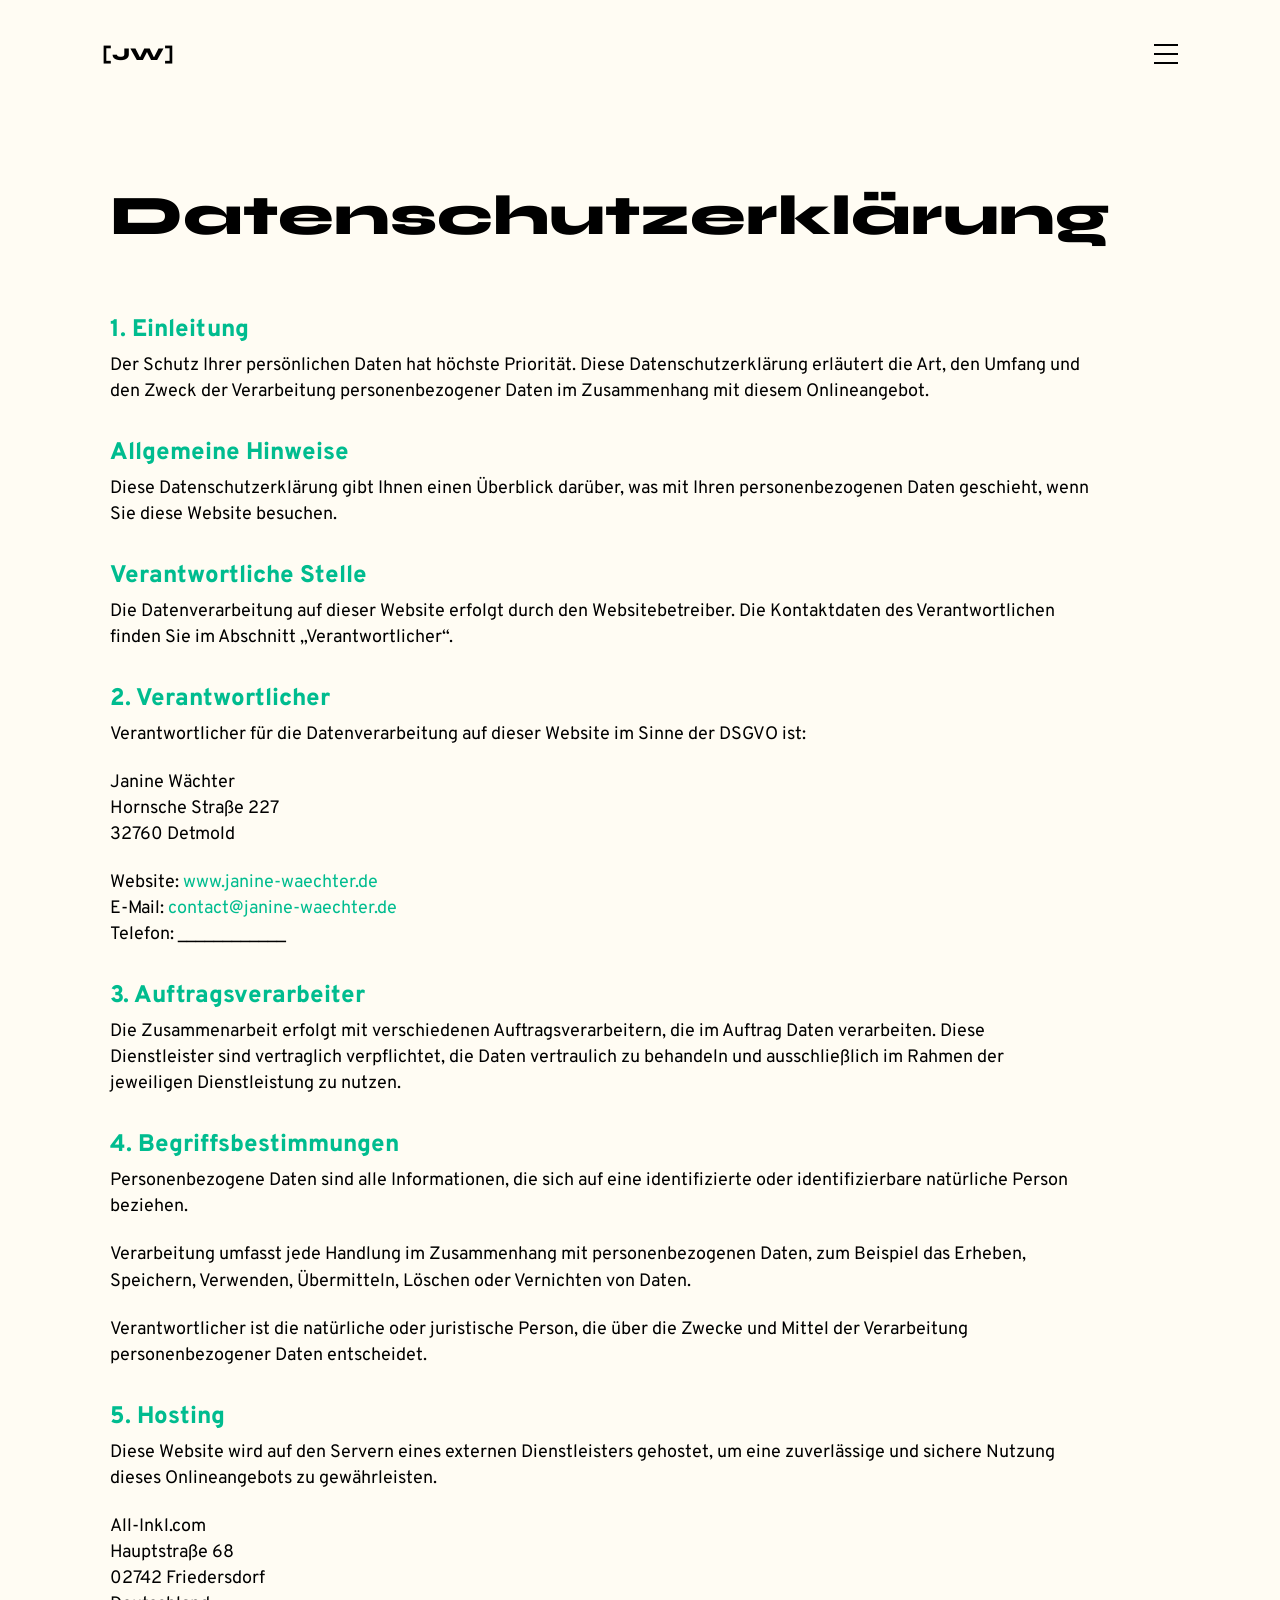
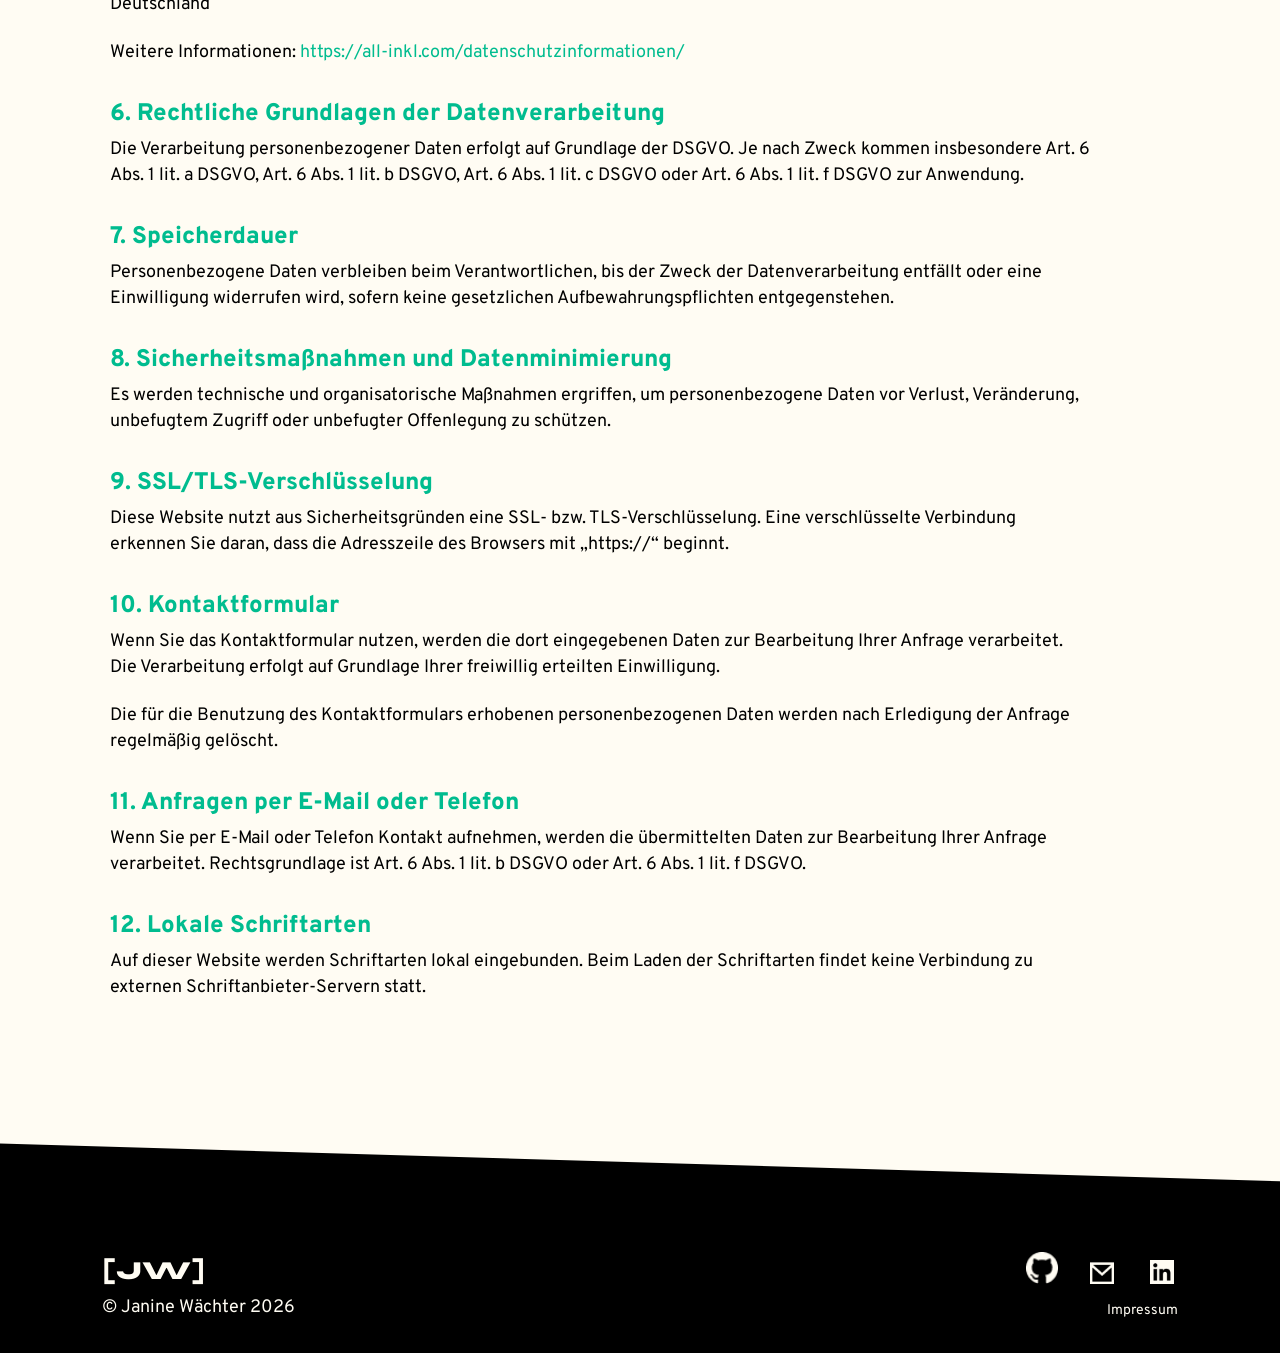
==== datenschutz.html @ d53aeaf2 "resize favicon" ====
<!DOCTYPE html>
<html lang="de">
  <head>
    <meta charset="UTF-8" />
    <meta name="viewport" content="width=device-width, initial-scale=1.0" />
    <meta name="description" content="Datenschutzerklärung von Janine Wächter." />
    <title>Datenschutzerklärung | Janine Wächter</title>
    <link rel="stylesheet" href="./style/style.css"/>
    <link rel="icon" href="./assets/img/favicon.png" type="image/x-icon" />
  </head>

  <body>
    <header class="legal-header-container">
      <a class="logo-link" href="./index.html#home">[JW]</a>

      <button class="burger-menu-button" type="button" onclick="openMenu()">
        <img
          class="burger-menu-icon"
          src="./assets/img/12. burger menu S3.png"
          alt="Menü öffnen"
        />
      </button>
    </header>

    <div class="menu-overlay" id="menuOverlay">
        <div class="menu-top-container">
          <a class="logo-link" href="./index.html#home" onclick="closeMenu()">[JW]</a>
  
          <div class="menu-top-right-container">
            <div class="language-switch-container">
                <button class="menu-language-button" type="button" data-language-button data-language="en">
                    EN
                  </button>
                  <button class="menu-language-button active-language" type="button" data-language-button data-language="de">
                    DE
                  </button>
            </div>
  
            <button class="close-menu-button" type="button" onclick="closeMenu()">×</button>
          </div>
        </div>
  
        <nav class="menu-links-container">
            <a class="menu-big-link" href="./index.html#about-me" onclick="closeMenu()" data-i18n="menuAbout">
                Über mich
              </a>
              
              <a class="menu-big-link" href="./index.html#skills" onclick="closeMenu()" data-i18n="menuSkills">
                Meine Skills
              </a>
              
              <a class="menu-big-link" href="./index.html#portfolio" onclick="closeMenu()" data-i18n="menuPortfolio">
                Portfolio
              </a>
        </nav>
  
        <div class="menu-contact-section">
          <div class="menu-contact-container">
            <h2 class="menu-contact-title">Say Hi!</h2>
            <a class="menu-email-link" href="mailto:contact@janine-waechter.de">
                contact@janine-waechter.de
            </a>
          </div>
  
          <div class="menu-social-links-container">
            <a class="menu-social-link" href="https://github.com/janinewchtr" aria-label="GitHub" target="_blank"
            rel="noreferrer">
              <img class="menu-social-icon" src="./assets/img/github.png" alt="" />
            </a>
  
            <a
              class="menu-social-link"
              href="mailto:contact@janine-waechter.de"
              aria-label="E-Mail"
            >
              <img class="menu-social-icon" src="./assets/img/5. Email button s3.png" alt="" />
            </a>
  
            <a class="menu-social-link" href="https://www.linkedin.com/in/janine-wächter-b10b35243/" aria-label="LinkedIn" target="_blank"
            rel="noreferrer">
              <img class="menu-social-icon" src="./assets/img/6. Linkedin button s3.png" alt="" />
            </a>
          </div>
        </div>
      </div>

      <main class="legal-notice-page" id="privacy-page">
        <section class="legal-notice-content">
          <h1 class="legal-notice-main-title" data-i18n="privacyTitle">
            Datenschutzerklärung
          </h1>
      
          <div class="legal-notice-text-block">
            <h2 class="legal-notice-section-title" data-i18n="privacyIntroHeading">
              1. Einleitung
            </h2>
      
            <p class="legal-notice-text" data-i18n="privacyIntroText">
              Der Schutz Ihrer persönlichen Daten hat höchste Priorität. Diese Datenschutzerklärung
              erläutert die Art, den Umfang und den Zweck der Verarbeitung personenbezogener Daten im
              Zusammenhang mit diesem Onlineangebot.
            </p>
      
            <h2 class="legal-notice-section-title" data-i18n="privacyGeneralHeading">
              Allgemeine Hinweise
            </h2>
      
            <p class="legal-notice-text" data-i18n="privacyGeneralText">
              Diese Datenschutzerklärung gibt Ihnen einen Überblick darüber, was mit Ihren
              personenbezogenen Daten geschieht, wenn Sie diese Website besuchen.
            </p>
      
            <h2 class="legal-notice-section-title" data-i18n="privacyResponsibleNoticeHeading">
              Verantwortliche Stelle
            </h2>
      
            <p class="legal-notice-text" data-i18n="privacyResponsibleNoticeText">
              Die Datenverarbeitung auf dieser Website erfolgt durch den Websitebetreiber. Die Kontaktdaten
              des Verantwortlichen finden Sie im Abschnitt „Verantwortlicher“.
            </p>
      
            <h2 class="legal-notice-section-title" data-i18n="privacyResponsibleHeading">
              2. Verantwortlicher
            </h2>
      
            <p class="legal-notice-text" data-i18n="privacyResponsibleText">
              Verantwortlicher für die Datenverarbeitung auf dieser Website im Sinne der DSGVO ist:
            </p>
      
            <p class="legal-notice-text">
              Janine Wächter<br />
              Hornsche Straße 227<br />
              32760 Detmold
            </p>
      
            <p class="legal-notice-text">
              Website:
              <a href="https://www.janine-waechter.de">www.janine-waechter.de</a><br />
              E-Mail:
              <a href="mailto:contact@janine-waechter.de">contact@janine-waechter.de</a><br />
              Telefon: ____________
            </p>
      
            <h2 class="legal-notice-section-title" data-i18n="privacyProcessorHeading">
              3. Auftragsverarbeiter
            </h2>
      
            <p class="legal-notice-text" data-i18n="privacyProcessorText">
              Die Zusammenarbeit erfolgt mit verschiedenen Auftragsverarbeitern, die im Auftrag Daten
              verarbeiten. Diese Dienstleister sind vertraglich verpflichtet, die Daten vertraulich zu
              behandeln und ausschließlich im Rahmen der jeweiligen Dienstleistung zu nutzen.
            </p>
      
            <h2 class="legal-notice-section-title" data-i18n="privacyDefinitionsHeading">
              4. Begriffsbestimmungen
            </h2>
      
            <p class="legal-notice-text" data-i18n="privacyPersonalDataText">
              Personenbezogene Daten sind alle Informationen, die sich auf eine identifizierte oder
              identifizierbare natürliche Person beziehen.
            </p>
      
            <p class="legal-notice-text" data-i18n="privacyProcessingText">
              Verarbeitung umfasst jede Handlung im Zusammenhang mit personenbezogenen Daten, zum Beispiel
              das Erheben, Speichern, Verwenden, Übermitteln, Löschen oder Vernichten von Daten.
            </p>
      
            <p class="legal-notice-text" data-i18n="privacyControllerText">
              Verantwortlicher ist die natürliche oder juristische Person, die über die Zwecke und Mittel
              der Verarbeitung personenbezogener Daten entscheidet.
            </p>
      
            <h2 class="legal-notice-section-title" data-i18n="privacyHostingHeading">
              5. Hosting
            </h2>
      
            <p class="legal-notice-text" data-i18n="privacyHostingText">
              Diese Website wird auf den Servern eines externen Dienstleisters gehostet, um eine
              zuverlässige und sichere Nutzung dieses Onlineangebots zu gewährleisten.
            </p>
      
            <p class="legal-notice-text">
              All-Inkl.com<br />
              Hauptstraße 68<br />
              02742 Friedersdorf<br />
              Deutschland
            </p>
      
            <p class="legal-notice-text">
              <span data-i18n="privacyHostingMoreInfo">Weitere Informationen:</span>
              <a
                href="https://all-inkl.com/datenschutzinformationen/"
                target="_blank"
                rel="noreferrer"
              >
                https://all-inkl.com/datenschutzinformationen/
              </a>
            </p>
      
            <h2 class="legal-notice-section-title" data-i18n="privacyLegalBasisHeading">
              6. Rechtliche Grundlagen der Datenverarbeitung
            </h2>
      
            <p class="legal-notice-text" data-i18n="privacyLegalBasisText">
              Die Verarbeitung personenbezogener Daten erfolgt auf Grundlage der DSGVO. Je nach Zweck
              kommen insbesondere Art. 6 Abs. 1 lit. a DSGVO, Art. 6 Abs. 1 lit. b DSGVO,
              Art. 6 Abs. 1 lit. c DSGVO oder Art. 6 Abs. 1 lit. f DSGVO zur Anwendung.
            </p>
      
            <h2 class="legal-notice-section-title" data-i18n="privacyStorageHeading">
              7. Speicherdauer
            </h2>
      
            <p class="legal-notice-text" data-i18n="privacyStorageText">
              Personenbezogene Daten verbleiben beim Verantwortlichen, bis der Zweck der Datenverarbeitung
              entfällt oder eine Einwilligung widerrufen wird, sofern keine gesetzlichen
              Aufbewahrungspflichten entgegenstehen.
            </p>
      
            <h2 class="legal-notice-section-title" data-i18n="privacySecurityHeading">
              8. Sicherheitsmaßnahmen und Datenminimierung
            </h2>
      
            <p class="legal-notice-text" data-i18n="privacySecurityText">
              Es werden technische und organisatorische Maßnahmen ergriffen, um personenbezogene Daten vor
              Verlust, Veränderung, unbefugtem Zugriff oder unbefugter Offenlegung zu schützen.
            </p>
      
            <h2 class="legal-notice-section-title" data-i18n="privacySslHeading">
              9. SSL/TLS-Verschlüsselung
            </h2>
      
            <p class="legal-notice-text" data-i18n="privacySslText">
              Diese Website nutzt aus Sicherheitsgründen eine SSL- bzw. TLS-Verschlüsselung. Eine
              verschlüsselte Verbindung erkennen Sie daran, dass die Adresszeile des Browsers mit
              „https://“ beginnt.
            </p>
      
            <h2 class="legal-notice-section-title" data-i18n="privacyContactFormHeading">
              10. Kontaktformular
            </h2>
      
            <p class="legal-notice-text" data-i18n="privacyContactFormTextOne">
              Wenn Sie das Kontaktformular nutzen, werden die dort eingegebenen Daten zur Bearbeitung
              Ihrer Anfrage verarbeitet. Die Verarbeitung erfolgt auf Grundlage Ihrer freiwillig erteilten
              Einwilligung.
            </p>
      
            <p class="legal-notice-text" data-i18n="privacyContactFormTextTwo">
              Die für die Benutzung des Kontaktformulars erhobenen personenbezogenen Daten werden nach
              Erledigung der Anfrage regelmäßig gelöscht.
            </p>
      
            <h2 class="legal-notice-section-title" data-i18n="privacyEmailPhoneHeading">
              11. Anfragen per E-Mail oder Telefon
            </h2>
      
            <p class="legal-notice-text" data-i18n="privacyEmailPhoneText">
              Wenn Sie per E-Mail oder Telefon Kontakt aufnehmen, werden die übermittelten Daten zur
              Bearbeitung Ihrer Anfrage verarbeitet. Rechtsgrundlage ist Art. 6 Abs. 1 lit. b DSGVO oder
              Art. 6 Abs. 1 lit. f DSGVO.
            </p>
      
            <h2 class="legal-notice-section-title" data-i18n="privacyFontsHeading">
              12. Lokale Schriftarten
            </h2>
      
            <p class="legal-notice-text" data-i18n="privacyFontsText">
              Auf dieser Website werden Schriftarten lokal eingebunden. Beim Laden der Schriftarten findet
              keine Verbindung zu externen Schriftanbieter-Servern statt.
            </p>
          </div>
        </section>
      </main>

    <footer class="contact-footer-container legal-page-footer">
        <div class="contact-footer-left">
          <a class="contact-logo-link" href="./index.html#home">[JW]</a>
          <p class="contact-copyright-text">© Janine Wächter 2026</p>
      
          <a class="contact-footer-email" href="mailto:contact@janine-waechter.de">
            contact@janine-waechter.de
          </a>
        </div>
      
        <div class="contact-footer-right">
          <div class="contact-social-links-container">
            <a
              class="contact-social-link"
              href="https://github.com/janinewchtr"
              aria-label="GitHub"
              target="_blank"
              rel="noreferrer"
            >
              <img class="contact-social-icon" src="./assets/img/github.png" alt="github" />
            </a>
      
            <a
              class="contact-social-link"
              href="mailto:contact@janine-waechter.de"
              aria-label="E-Mail"
            >
              <img class="contact-social-icon" src="./assets/img/5. Email button s3.png" alt="" />
            </a>
      
            <a
              class="contact-social-link"
              href="https://linkedin.com/in/janine-wächter-b10b35243"
              aria-label="LinkedIn"
              target="_blank"
              rel="noreferrer"
            >
              <img class="contact-social-icon" src="./assets/img/6. Linkedin button s3.png" alt="linkedin" />
            </a>
          </div>
      
          <a class="contact-legal-link" href="./impressum.html" data-i18n="legalNotice">
            Impressum
          </a>
        </div>
      </footer>
      <script src="script.js"></script>
  </body>
</html>
---- style/style.css ----
/* ==================================================
   1. Fonts
================================================== */

@font-face {
  font-family: "Syne";
  src: url("../assets/font/Syne-VariableFont_wght.ttf") format("truetype");
}

@font-face {
  font-family: "Overpass";
  src: url("../assets/font/Overpass-VariableFont_wght.ttf") format("truetype");
}

/* ==================================================
   2. Variables
================================================== */

:root {
  --color-cream-background: #fffcf3;
  --color-black: #000000;
  --color-green: #00bc8f;
  --color-gray: #666666;
}

/* ==================================================
   3. Base
================================================== */

* {
  box-sizing: border-box;
}

html {
  scroll-behavior: smooth;
}

body {
  margin: 0;
  background-color: var(--color-cream-background);
  color: var(--color-black);
  font-family: "Overpass", Arial, sans-serif;
}

a {
  color: inherit;
  text-decoration: none;
}

img {
  display: block;
  max-width: 100%;
}

button,
a {
  color: inherit;
  -webkit-tap-highlight-color: transparent;
}

/* ==================================================
   4. Header
================================================== */

.header-container {
  align-items: center;
  display: flex;
  justify-content: space-between;
  left: 0;
  padding: 32px 8%;
  top: 0;
  width: 100%;
  z-index: 20;
}

.logo-link {
  font-family: "Syne", Arial, sans-serif;
  font-size: 18px;
  font-weight: 800;
}

.header-right-container {
  align-items: center;
  display: flex;
  gap: 40px;
}

.header-language-container {
  align-items: center;
  display: flex;
  gap: 18px;
}

.header-language-button {
  background-color: transparent;
  border: 0;
  cursor: pointer;
  font-family: "Syne", Arial, sans-serif;
  font-size: 16px;
  font-weight: 800;
  padding: 4px 8px;
}

.active-language {
  border: 2px solid var(--color-green);
}

.burger-menu-button {
  background-color: transparent;
  border: 0;
  cursor: pointer;
  padding: 0;
}

.burger-menu-icon {
  height: 24px;
  object-fit: contain;
  width: 24px;
}

.header-language-button,
.menu-language-button,
.close-menu-button {
  appearance: none;
  -webkit-appearance: none;
  background-color: transparent;
  color: var(--color-black);
}

/* ==================================================
   5. Menu Overlay
================================================== */

.menu-overlay {
  background-color: var(--color-cream-background);
  display: none;
  height: 100vh;
  left: 0;
  overflow: hidden;
  position: fixed;
  top: 0;
  width: 100%;
  z-index: 100;
}

.menu-overlay.menu-is-open {
  display: block;
}

.menu-top-container,
.menu-header-container {
  align-items: center;
  display: flex;
  justify-content: space-between;
  padding: 42px 8% 20px;
  width: 100%;
}

.menu-top-right-container,
.menu-header-right-container {
  align-items: center;
  display: flex;
  gap: 48px;
}

.language-switch-container,
.menu-language-container {
  align-items: center;
  display: flex;
  gap: 28px;
}


.menu-language-button {
  background-color: transparent;
  border: 0;
  cursor: pointer;
  font-family: "Syne", Arial, sans-serif;
  font-size: 24px;
  font-weight: 800;
  padding: 4px 10px;
}

.active-language {
  border: 2px solid var(--color-green);
}

.close-menu-button {
  background-color: transparent;
  border: 0;
  cursor: pointer;
  font-family: Arial, sans-serif;
  font-size: 76px;
  line-height: 0.8;
}

.menu-links-container {
  display: flex;
  flex-direction: column;
  gap: 34px;
  margin: 80px auto 0;
  max-width: 760px;
  padding: 0 8% 240px;
  width: 100%;
}

.menu-big-link {
  align-items: center;
  display: flex;
  font-family: "Syne", Arial, sans-serif;
  font-size: 48px;
  font-weight: 800;
  gap: 38px;
  line-height: 0.95;
}

.menu-big-link::before {
  border-bottom: 4px solid var(--color-black);
  border-left: 4px solid var(--color-black);
  content: "";
  flex-shrink: 0;
  height: 58px;
  width: 46px;
}

.menu-contact-section {
  align-items: flex-end;
  background-color: var(--color-black);
  bottom: 0;
  clip-path: polygon(0 0, 100% 38%, 100% 100%, 0 100%);
  color: var(--color-cream-background);
  display: flex;
  justify-content: space-between;
  left: 0;
  min-height: 220px;
  padding: 74px 8% 36px;
  position: absolute;
  width: 100%;
}

.menu-contact-title {
  color: var(--color-cream-background);
  font-family: "Syne", Arial, sans-serif;
  font-size: 50px;
  font-weight: 800;
  line-height: 1;
  margin: 0 0 16px;
}

.menu-email-link {
  color: var(--color-cream-background);
  font-size: 26px;
}

.menu-social-links-container {
  display: flex;
  gap: 34px;
}

.menu-social-link {
  display: block;
  height: 48px;
  width: 48px;
}

.menu-social-icon {
  height: 60%;
  object-fit: contain;
  width: 60%;
}

/* ==================================================
   6. Hero
================================================== */

.hero-section {
  align-items: center;
  display: flex;
  min-height: 100vh;
  padding: 100px 8%;
  position: relative;
}

.side-domain-text {
  font-size: 14px;
  left: 4%;
  position: absolute;
  top: 55%;
  transform: rotate(-90deg);
  transform-origin: left center;
}

.hero-text-container {
  width: 100%;
}

.hero-main-title {
  font-family: "Syne", Arial, sans-serif;
  font-size: 120px;
  font-weight: 800;
  line-height: 0.9;
  margin: 0;
}

.hero-line-and-name-container {
  align-items: center;
  display: flex;
  gap: 32px;
  margin-top: 20px;
}

.hero-title-line {
  background-color: var(--color-black);
  height: 2px;
  width: 52%;
}

.hero-name-text {
  color: var(--color-green);
  font-size: 24px;
  font-weight: 700;
  margin: 0;
}

.scroll-down-link {
  align-items: center;
  bottom: 80px;
  display: flex;
  flex-direction: column;
  gap: 10px;
  position: absolute;
  right: 8%;
}

.scroll-down-arrow-image {
  height: 58px;
  object-fit: contain;
  width: 30px;
}

.scroll-text {
  font-size: 12px;
  text-align: center;
}

/* ==================================================
   7. About Me
================================================== */

.about-me-section {
  align-items: center;
  display: grid;
  gap: 72px;
  grid-template-columns: 1fr 360px;
  padding: 96px 8%;
}

.section-title {
  font-family: "Syne", Arial, sans-serif;
  font-size: 80px;
  font-weight: 800;
  line-height: 1;
  margin: 0;
}

.normal-text {
  font-size: 18px;
  line-height: 1.5;
  margin: 32px 0;
  max-width: 620px;
}

.short-info-container {
  margin-bottom: 32px;
}

.short-info-line {
  align-items: center;
  display: flex;
  gap: 8px;
}

.short-info-icon {
  object-fit: contain;
  width: 30px;
}

.short-info-text {
  margin: 0;
}

.small-button {
  border: 1px solid var(--color-black);
  display: inline-block;
  padding: 12px 24px;
}

.portrait-image-container {
  width: 100%;
}

.portrait-image {
  aspect-ratio: 4 / 5;
  object-fit: cover;
  width: 100%;
}

/* ==================================================
   8. Skills
================================================== */

.skills-section {
  padding: 120px 8%;
  position: relative;
}

.skills-box {
  border: 4px solid var(--color-black);
  padding: 72px 80px 64px;
  position: relative;
}

.skills-title {
  background-color: var(--color-cream-background);
  font-family: "Syne", Arial, sans-serif;
  font-size: clamp(44px, 6vw, 84px);
  font-weight: 800;
  left: 50%;
  line-height: 1;
  margin: 0;
  padding: 0 24px;
  position: absolute;
  top: 0;
  transform: translate(-50%, -50%);
  white-space: nowrap;
}

.skills-icons-container {
  display: grid;
  gap: 58px 72px;
  grid-template-columns: repeat(4, 1fr);
  margin-top: 56px;
}

.single-skill-container {
  align-items: center;
  display: flex;
  flex-direction: column;
  gap: 10px;
  text-align: center;
}

.skill-icon {
  height: 74px;
  object-fit: contain;
  transform-origin: center;
  transition: transform 220ms ease;
  width: 74px;
}

.skill-name {
  color: var(--color-black);
  font-size: 16px;
  font-weight: 800;
  line-height: 1.2;
  margin: 0;
  transition: color 160ms ease;
}

.single-skill-container:hover .skill-name {
  color: var(--color-green);
}

.single-skill-container:hover .skill-icon {
  animation: skill-icon-small-circle 520ms ease-in-out;
}

@keyframes skill-icon-small-circle {
  0% {transform: translate(0, 0);}
  25% {transform: translate(5px, -5px);}
  50% {transform: translate(0, -9px);}
  75% {transform: translate(-5px, -5px);}
  100% {transform: translate(0, 0);}
}

.skills-contact-container {
  align-items: center;
  display: flex;
  gap: 24px;
  justify-content: center;
  margin-top: 56px;
}

.skills-learn-icon {
  height: 70px;
  object-fit: contain;
  width: 70px;
}

.skills-contact-text {
  font-size: 22px;
  line-height: 1.4;
  margin: 0;
}

.skills-contact-link {
  color: var(--color-green);
  margin: 0 8px;
}


/* ==================================================
   9. Portfolio
================================================== */

.portfolio-section {
  padding: 120px 8%;
}

.portfolio-headline-container {
  margin: 0 auto 90px;
  max-width: 520px;
  text-align: center;
}

.portfolio-title {
  font-family: "Syne", Arial, sans-serif;
  font-size: 64px;
  font-weight: 800;
  line-height: 1;
  margin: 0 0 24px;
}

.portfolio-intro-text {
  font-size: 16px;
  line-height: 1.4;
  margin: 0;
}

.portfolio-project-card {
  align-items: center;
  display: grid;
  gap: 72px;
  grid-template-columns: 360px minmax(420px, 720px);
  margin-bottom: 80px;
}

.portfolio-project-card:hover .portfolio-project-hover-info {
  opacity: 1;
  pointer-events: auto;
  transform: translateY(0);
}

.portfolio-image-wrapper:hover .portfolio-project-image,
.portfolio-project-card:hover .portfolio-project-image {
  filter: grayscale(0%);
}

.portfolio-image-wrapper:hover::after,
.portfolio-project-card:hover .portfolio-image-wrapper::after {
  opacity: 1;
}

.portfolio-project-card-right {
  grid-template-columns: minmax(420px, 720px) 360px;
}

.portfolio-project-card-right .portfolio-project-info-container {
  order: 2;
}

.portfolio-project-card-right .portfolio-image-wrapper {
  order: 1;
}

.portfolio-project-info-container {
  max-width: 360px;
}

.portfolio-project-number {
  font-family: "Syne", Arial, sans-serif;
  font-size: 34px;
  font-weight: 800;
  margin: 0 0 92px;
}

.portfolio-project-hover-info {
  opacity: 0;
  pointer-events: none;
  transform: translateY(12px);
  transition: opacity 180ms ease, transform 180ms ease;
}

.portfolio-project-title {
  font-family: "Syne", Arial, sans-serif;
  font-size: 48px;
  font-weight: 800;
  line-height: 1;
  margin: 0 0 18px;
}

.portfolio-project-tech {
  color: var(--color-green);
  font-size: 24px;
  margin: 0 0 28px;
}

.portfolio-project-description {
  font-size: 18px;
  line-height: 1.35;
  margin: 0 0 34px;
}

.portfolio-project-links {
  display: flex;
  gap: 18px;
}

.portfolio-project-button {
  border: 3px solid var(--color-black);
  display: inline-block;
  font-size: 18px;
  padding: 14px 28px;
}

.portfolio-project-button:hover {
  background-color: var(--color-black);
  color: var(--color-cream-background);
}

.portfolio-image-wrapper {
  aspect-ratio: 16 / 9;
  display: block;
  position: relative;
  width: 100%;
}

.portfolio-image-wrapper::after {
  border: 4px solid var(--color-black);
  content: "";
  height: 100%;
  left: -22px;
  opacity: 0;
  pointer-events: none;
  position: absolute;
  top: 22px;
  transition: opacity 180ms ease;
  width: 100%;
  z-index: 2;
}

.portfolio-project-image {
  filter: grayscale(100%);
  height: 100%;
  object-fit: cover;
  transition: filter 220ms ease;
  width: 100%;
  cursor: default;
}

.portfolio-image-wrapper:hover::after {
  opacity: 1;
}

.portfolio-image-wrapper:hover .portfolio-project-image {
  filter: grayscale(0%);
}

/* ==================================================
   10. Contact
================================================== */

.contact-section {
  background-color: var(--color-black);
  clip-path: polygon(0 0, 100% 20%, 100% 100%, 0 100%);
  color: var(--color-cream-background);
  margin-top: 120px;
  min-height: 880px;
  padding: 170px 8% 34px;
  position: relative;
}

.contact-arrow-top {
  height: 150px;
  object-fit: contain;
  position: absolute;
  right: 10%;
  top: -130px;
  width: 150px;
}

.contact-content-container {
  min-height: 690px;
  position: relative;
}

.contact-main-title {
  font-family: "Syne", Arial, sans-serif;
  font-size: 72px;
  font-weight: 800;
  line-height: 1;
  margin: 0;
}

.contact-form-container {
  margin: 32px auto 0;
  max-width: 620px;
}

.contact-question-title {
  color: var(--color-green);
  font-size: 30px;
  font-weight: 800;
  margin: 0 0 22px;
  text-align: center;
}

.contact-footer-email{
  display: none;
}

.contact-intro-text {
  font-size: 20px;
  line-height: 1.4;
  margin: 0 0 34px;
  text-align: center;
}

.contact-form {
  display: flex;
  flex-direction: column;
  gap: 12px;
}

.contact-label {
  font-size: 15px;
  margin-left: 24px;
}

.contact-input {
  background-color: transparent;
  border: 0;
  border-bottom: 2px solid var(--color-cream-background);
  color: var(--color-cream-background);
  font-family: "Overpass", Arial, sans-serif;
  font-size: 18px;
  min-height: 38px;
  outline: none;
  padding: 4px 24px;
}

.contact-textarea {
  min-height: 150px;
  resize: vertical;
}

.contact-privacy-container {
  align-items: flex-start;
  display: flex;
  font-size: 14px;
  gap: 8px;
  line-height: 1.4;
  margin-top: 6px;
}

.contact-checkbox {
  accent-color: var(--color-green);
  margin-top: 2px;
}

.contact-privacy-link {
  color: var(--color-green);
}

.contact-error-text {
  color: #ff6b6b;
  font-size: 14px;
  min-height: 18px;
  margin: 0 0 4px;
}

.contact-status-text {
  color: var(--color-green);
  font-size: 16px;
  min-height: 22px;
  text-align: center;
}

.contact-submit-button {
  align-self: center;
  background-color: transparent;
  border: 3px solid var(--color-cream-background);
  color: var(--color-cream-background);
  cursor: pointer;
  font-family: "Overpass", Arial, sans-serif;
  font-size: 22px;
  margin-top: 28px;
  padding: 18px 54px;
  transition: background-color 160ms ease, color 160ms ease, opacity 160ms ease;
}

.contact-submit-button:disabled {
  border-color: var(--color-cream-background);
  color: var(--color-cream-background);
  cursor: default;
  opacity: 0.45;
}

.contact-submit-button:not(:disabled):hover {
  background-color: var(--color-cream-background);
  color: var(--color-black);
}

.contact-scroll-top-link {
  bottom: 100px;
  display: block;
  position: absolute;
  right: 0;
}

.contact-scroll-top-icon {
  height: 72px;
  object-fit: contain;
  width: 72px;
}

.contact-scroll-top-link {
  bottom: 100px;
  color: var(--color-cream-background);
  font-size: 72px;
  line-height: 1;
  position: absolute;
  right: 0;
}

.contact-footer-container {
  align-items: flex-end;
  bottom: 0;
  display: flex;
  justify-content: space-between;
  left: 0;
  position: absolute;
  width: 100%;
}

.contact-logo-link {
  display: inline-block;
  font-family: "Syne", Arial, sans-serif;
  font-size: 26px;
  font-weight: 800;
  margin-bottom: 10px;
}

.contact-copyright-text {
  font-size: 18px;
  margin: 0;
}

.contact-footer-right {
  align-items: flex-end;
  display: flex;
  flex-direction: column;
  gap: 18px;
}

.contact-social-links-container {
  display: flex;
  gap: 28px;
}

.contact-social-link {
  display: block;
  height: 32px;
  width: 32px;
}

.contact-social-icon {
  height: 100%;
  object-fit: contain;
  width: 100%;
}

.contact-legal-link {
  font-size: 14px;
}

/* ==================================================
   11. Legal Pages
================================================== */

.legal-header-container {
  align-items: center;
  display: flex;
  justify-content: space-between;
  padding: 42px 8%;
}

.legal-notice-page {
  background-color: var(--color-cream-background);
  min-height: 100vh;
  padding: 40px 8% 120px;
}

.legal-notice-content {
  margin: 0 auto;
  max-width: 1060px;
}

.legal-notice-main-title {
  font-family: "Syne", Arial, sans-serif;
  font-size: 56px;
  font-weight: 800;
  line-height: 1;
  margin: 40px 0 72px;
}

.legal-notice-text-block {
  max-width: 980px;
}

.legal-notice-section-title {
  color: var(--color-green);
  font-family: "Overpass", Arial, sans-serif;
  font-size: 24px;
  font-weight: 800;
  line-height: 1.2;
  margin: 34px 0 8px;
}

.legal-notice-text {
  font-size: 18px;
  line-height: 1.45;
  margin: 0 0 22px;
}

.legal-notice-text a {
  color: var(--color-green);
}


.legal-page-footer {
  background-color: var(--color-black);
  clip-path: polygon(0 0, 100% 18%, 100% 100%, 0 100%);
  color: var(--color-cream-background);
  min-height: 210px;
  padding: 78px 8% 34px;
  position: static;
}

/* ==================================================
   12. Media Queries
================================================== */
@media (max-width: 1024px) {
  .hero-main-title {
    font-size: 72px;
  }

  .menu-big-link {
    font-size: 62px
  }

  .menu-big-link::before {
    height: 56px;
    width: 44px;
  }

  .header-language-button {
    font-size: 32px;
  }

  .logo-link{
    font-size: 32px;
  }

  .burger-menu-icon{
    height: 32px;
    width: 32px;
  }

  .section-title{
    font-size: 62px;
  }

  .skills-title{
    font-size: 62px;
  }

  .portfolio-title{
    font-size: 62px;
  }

  .portfolio-project-card{
    gap: 32px;
  }

  .menu-links-container{
    margin-top: 200px;
  }
}

@media (max-width: 900px) {
  .portfolio-project-card,
  .portfolio-project-card-right {
    display: flex;
    flex-direction: column;
    gap: 42px;
  }

  .portfolio-project-info-container,
  .portfolio-project-card-right .portfolio-project-info-container {
    display: contents;
  }

  .portfolio-project-number {
    order: 1;
    margin: 0;
    width: 100%;
  }

  .portfolio-image-wrapper,
  .portfolio-project-card-right .portfolio-image-wrapper {
    order: 2;
  }

  .portfolio-project-hover-info {
    order: 3;
  }

  .portfolio-project-card:nth-of-type(odd) .portfolio-project-number {
    text-align: right;
  }

  .portfolio-project-card:nth-of-type(even) .portfolio-project-number {
    text-align: left;
  }

  .portfolio-project-title {
    font-size: 38px;
  }

  .portfolio-project-tech {
    font-size: 20px;
  }

  .contact-section {
    padding: 140px 20px 34px;
  }

  .contact-main-title {
    font-size: 58px;
  }

  .contact-form-container {
    max-width: 100%;
  }

  .contact-footer-container {
    align-items: flex-start;
    flex-direction: column;
    gap: 34px;
    position: static;
    margin-top: 80px;
  }

  .contact-scroll-top-link {
    bottom: 120px;
    right: 20px;
  }

  .hero-text-container{
    margin-left: 28px;
  }
}

@media (max-width: 800px) {
  .legal-header-container {
    padding: 28px 20px;
  }

  .legal-notice-page {
    padding: 20px 20px 80px;
  }

  .legal-notice-main-title {
    font-size: 26px;
    margin: 40px 0 48px;
  }

  .legal-notice-section-title {
    font-size: 20px;
  }

  .legal-notice-text {
    font-size: 16px;
  }

  .header-container {
    padding: 20px;
  }

  .header-right-container {
    gap: 22px;
  }

  .header-language-container {
    gap: 10px;
  }

  .header-language-button {
    font-size: 14px;
  }

  .hero-section,
  .about-me-section,
  .skills-section {
    padding-left: 20px;
    padding-right: 20px;
  }

  .hero-main-title {
    font-size: 48px;
  }

  .hero-line-and-name-container {
    align-items: flex-start;
    flex-direction: column;
    gap: 14px;
  }

  .hero-title-line {
    width: 70%;
  }

  .hero-name-text {
    margin-left: 0;
    margin-top: 0;
  }

  .about-me-section {
    grid-template-columns: 1fr;
  }

  .section-title {
    font-size: 48px;
  }

  .menu-top-container {
    padding: 28px 20px 10px;
  }

  .menu-top-right-container {
    gap: 24px;
  }

  .close-menu-button {
    font-size: 58px;
  }

  .menu-links-container {
    gap: 28px;
    padding: 10px 20px 28px;
  }

  .menu-big-link {
    font-size: clamp(38px, 12vw, 62px);
    gap: 22px;
  }

  .menu-big-link::before {
    border-bottom-width: 3px;
    border-left-width: 3px;
    height: 44px;
    width: 34px;
  }

  .menu-social-links-container {
    gap: 20px;
  }

  .menu-social-link {
    height: 44px;
    width: 44px;
  }

  .skills-box {
    padding: 56px 32px 48px;
  }

  .skills-icons-container {
    grid-template-columns: repeat(2, 1fr);
  }

  .skills-contact-container {
    flex-direction: column;
    text-align: center;
  }

  .portfolio-title{
    font-size: 48px;
  }

  .contact-section{
    clip-path: polygon(0 0, 100% 10%, 100% 100%, 0 100%);
  }
}

@media (max-width: 540px) {
  .menu-overlay {
    height: 100dvh;
    min-height: 100dvh;
    overflow: hidden;
  }

  .hero-main-title {
    font-size: 32px;
  }

  .legal-notice-main-title {
    font-size: 16px;
  }

  .logo-link {
    font-size: 16px;
  }

  .burger-menu-icon {
    height: 20px;
    width: 20px;
  }

  .skills-box {
    border-width: 3px;
    padding: 48px 20px 40px;
  }

  .skills-title {
    font-size: 38px;
    padding: 0 14px;
  }

  .skills-icons-container {
    gap: 36px 24px;
  }

  .skill-icon {
    height: 56px;
    width: 56px;
  }

  .skills-contact-text {
    font-size: 18px;
  }

  .section-title {
    font-size: 32px;
  }

  .portfolio-title {
    font-size: 32px;
  }

  .menu-links-container {
    margin-top: 80px;
  }

  .menu-big-link {
    font-size: 28px;
  }

  .menu-contact-title {
    font-size: 16px;
  }

  .menu-email-link {
    font-size: 12px;
  }

  .menu-language-button {
    appearance: none;
    -webkit-appearance: none;
    background-color: transparent;
    color: var(--color-black);
    font-size: 16px;
  }

  .close-menu-button {
    appearance: none;
    -webkit-appearance: none;
    background-color: transparent;
    color: var(--color-black);
  }

  .menu-language-container {
    gap: 8px;
  }

  .menu-header-right-container {
    gap: 16px;
  }

  .menu-social-links-container {
    gap: 4px;
  }

  .menu-contact-section {
    bottom: 0;
    gap: 28px;
    min-height: 165px;
    padding: 56px 4% 22px;
  }

  .menu-header-container {
    padding: 42px 4% 20px;
  }

  .contact-section {
    clip-path: polygon(0 0, 100% 10%, 100% 100%, 0 100%);
  }

  .contact-footer-container {
    align-items: center;
    display: flex;
    flex-direction: column;
    gap: 22px;
    margin-top: 46px;
    position: static;
    text-align: center;
    width: 100%;
  }

  .contact-footer-right {
    align-items: center;
    display: flex;
    flex-direction: column;
    gap: 22px;
    order: 1;
  }

  .contact-social-links-container {
    display: flex;
    gap: 34px;
    justify-content: center;
    order: 1;
  }

  .contact-social-link {
    height: 34px;
    width: 34px;
  }

  .contact-footer-left {
    align-items: center;
    display: flex;
    flex-direction: column;
    order: 2;
  }

  .contact-logo-link {
    font-size: 32px;
    margin: 0;
    order: 1;
  }

  .contact-copyright-text {
    display: none;
  }

  .contact-legal-link {
    font-size: 14px;
    order: 3;
  }

  .contact-footer-email {
    display: block;
    font-size: 14px;
    margin-top: 12px;
    order: 2;
  }
}

@media (min-width: 1920px) {
  .portfolio-project-card {
    gap: 480px;
  }

  .normal-text {
    font-size: 24px;
  }

  .short-info-text {
    font-size: 20px;
  }

  .small-button {
    font-size: 24px;
    padding: 16px 32px;
  }

  .skill-name {
    font-size: 20px;
  }

  .skills-contact-text {
    font-size: 24px;
  }

  .portfolio-intro-text {
    font-size: 20px;
  }
}
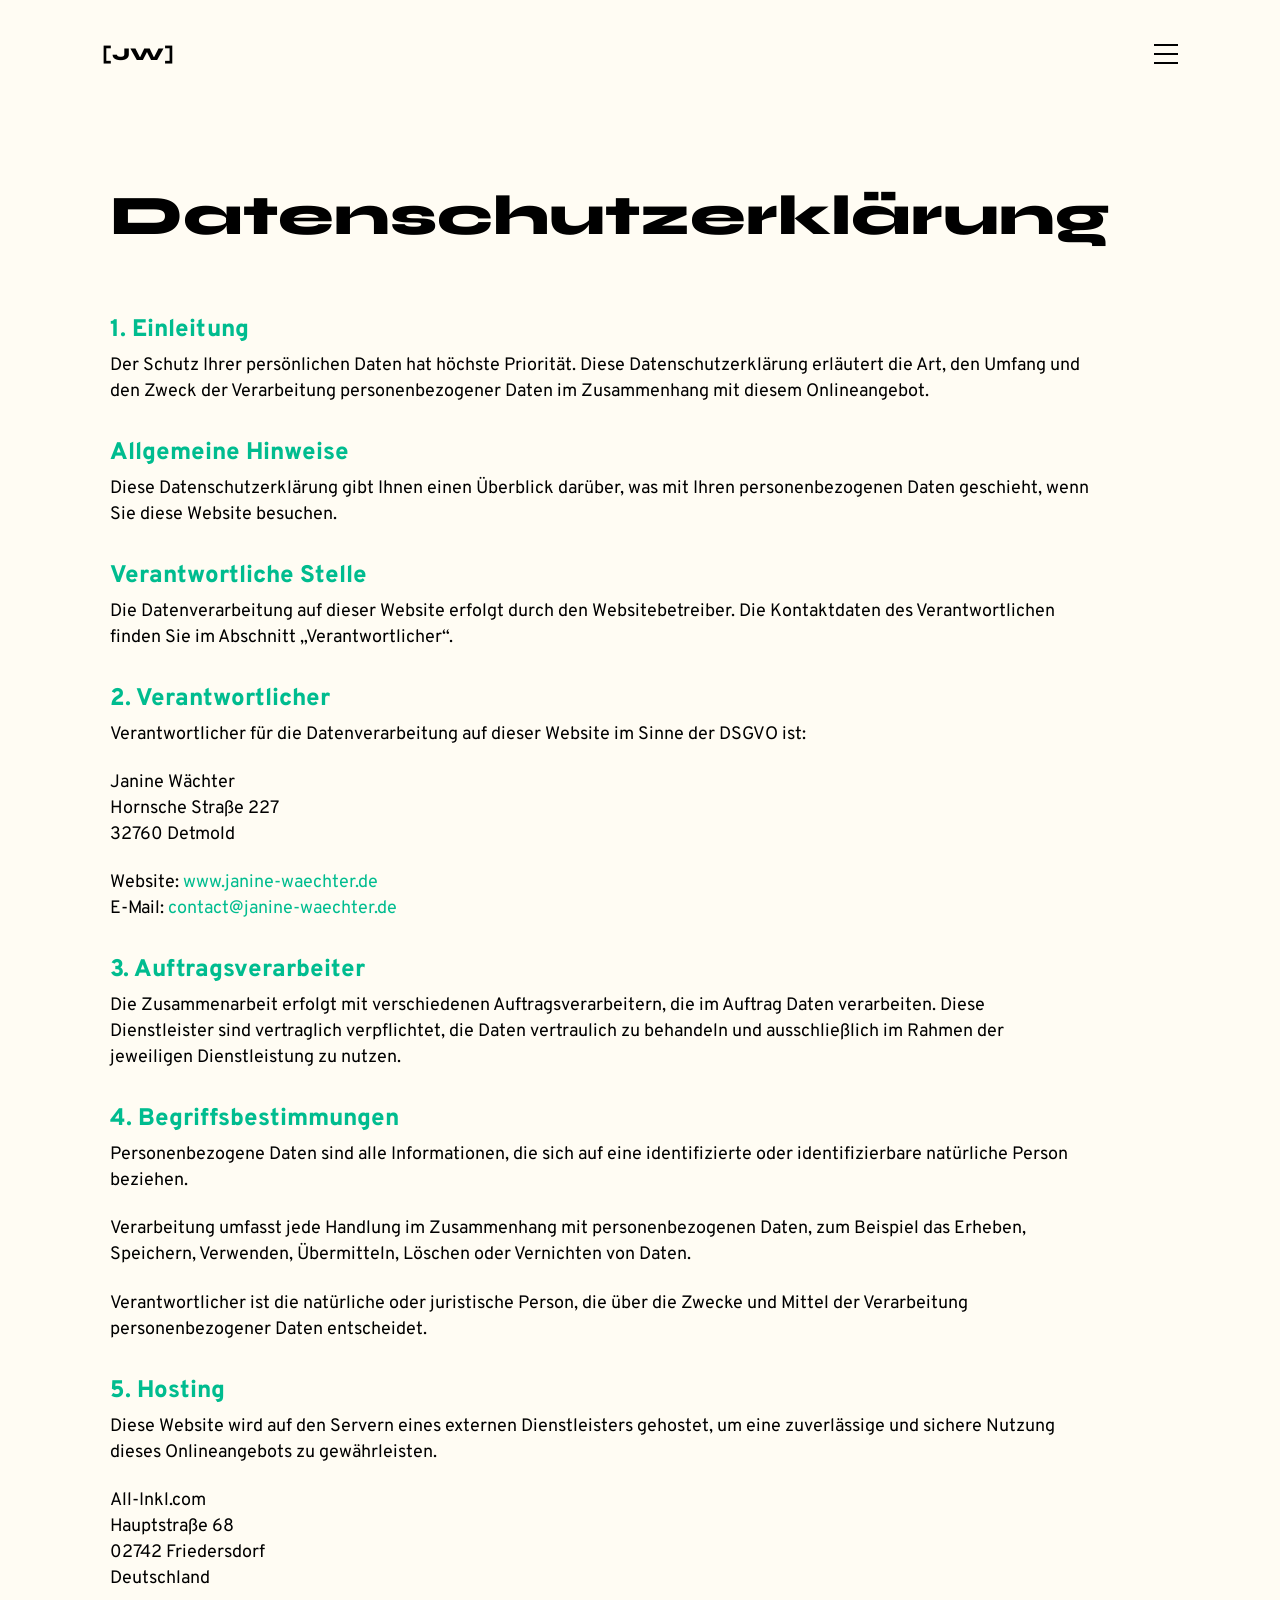
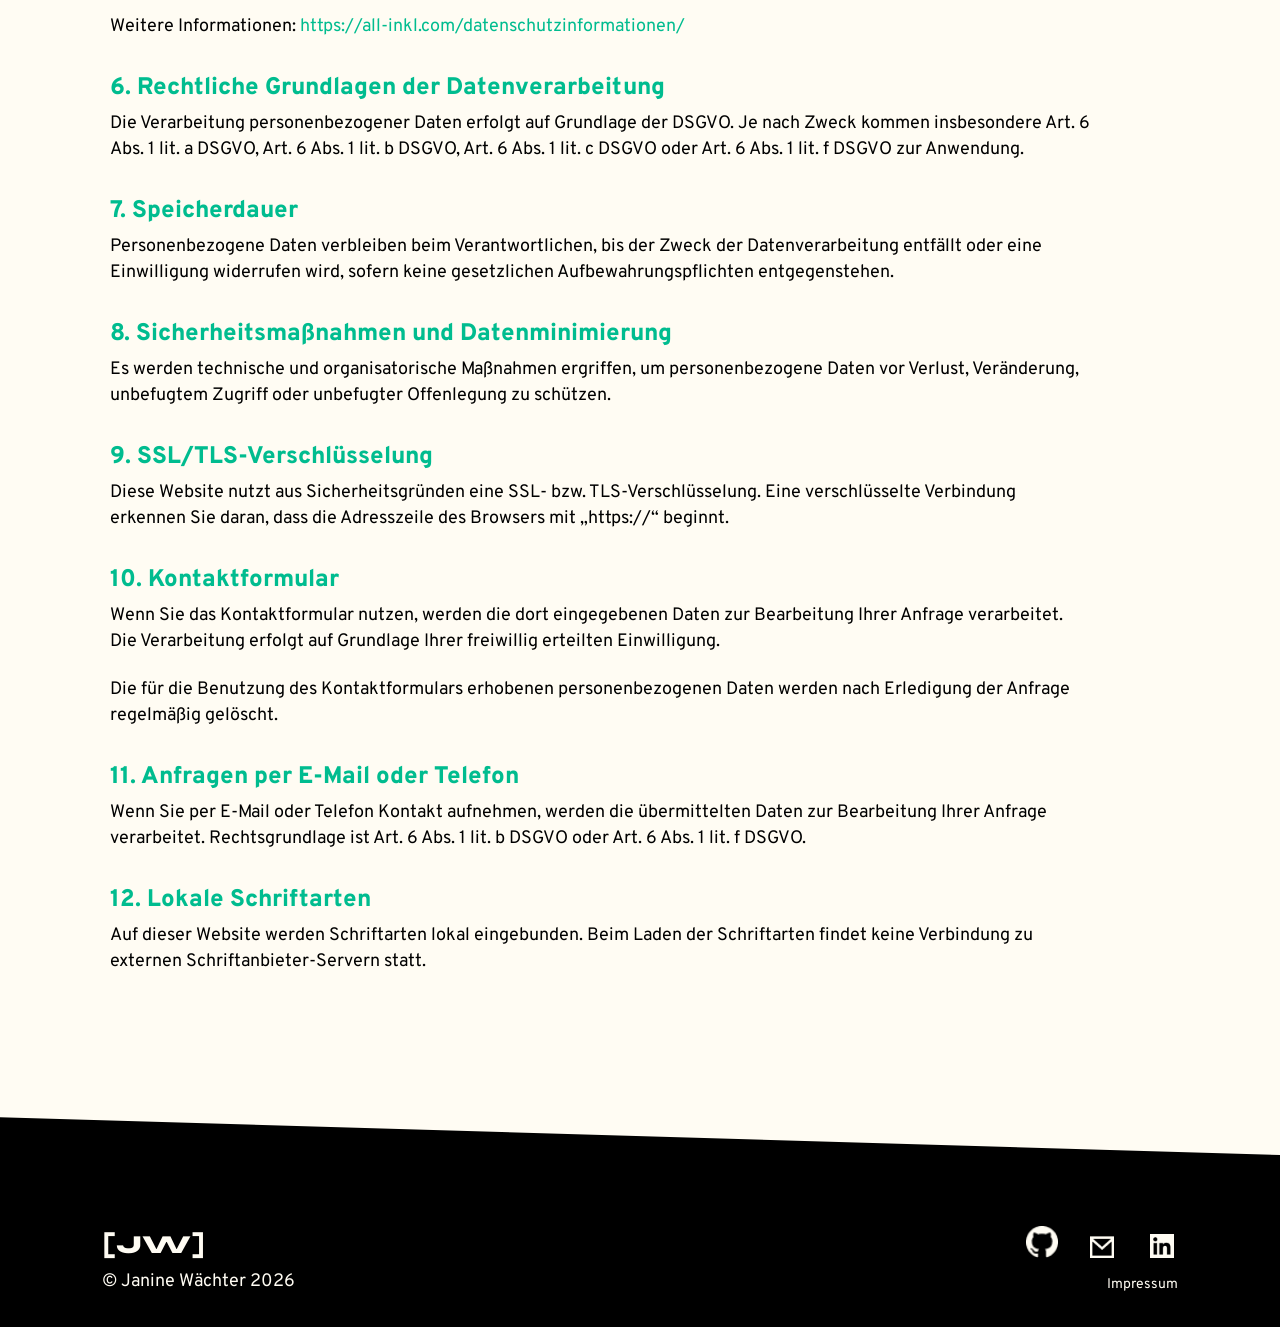
==== commit 982d7756: "contact form error messages translation" ====
--- a/datenschutz.html
+++ b/datenschutz.html
@@ -138,7 +138,6 @@
               <a href="https://www.janine-waechter.de">www.janine-waechter.de</a><br />
               E-Mail:
               <a href="mailto:contact@janine-waechter.de">contact@janine-waechter.de</a><br />
-              Telefon: ____________
             </p>
       
             <h2 class="legal-notice-section-title" data-i18n="privacyProcessorHeading">
--- a/style/style.css
+++ b/style/style.css
@@ -1202,6 +1202,15 @@
   .contact-section{
     clip-path: polygon(0 0, 100% 10%, 100% 100%, 0 100%);
   }
+
+  .contact-input:-webkit-autofill,
+  .contact-input:-webkit-autofill:hover,
+  .contact-input:-webkit-autofill:focus {
+  -webkit-text-fill-color: var(--color-cream-background);
+  -webkit-box-shadow: 0 0 0 1000px var(--color-black) inset;
+  box-shadow: 0 0 0 1000px var(--color-black) inset;
+  caret-color: var(--color-cream-background);
+  }
 }
 
 @media (max-width: 540px) {
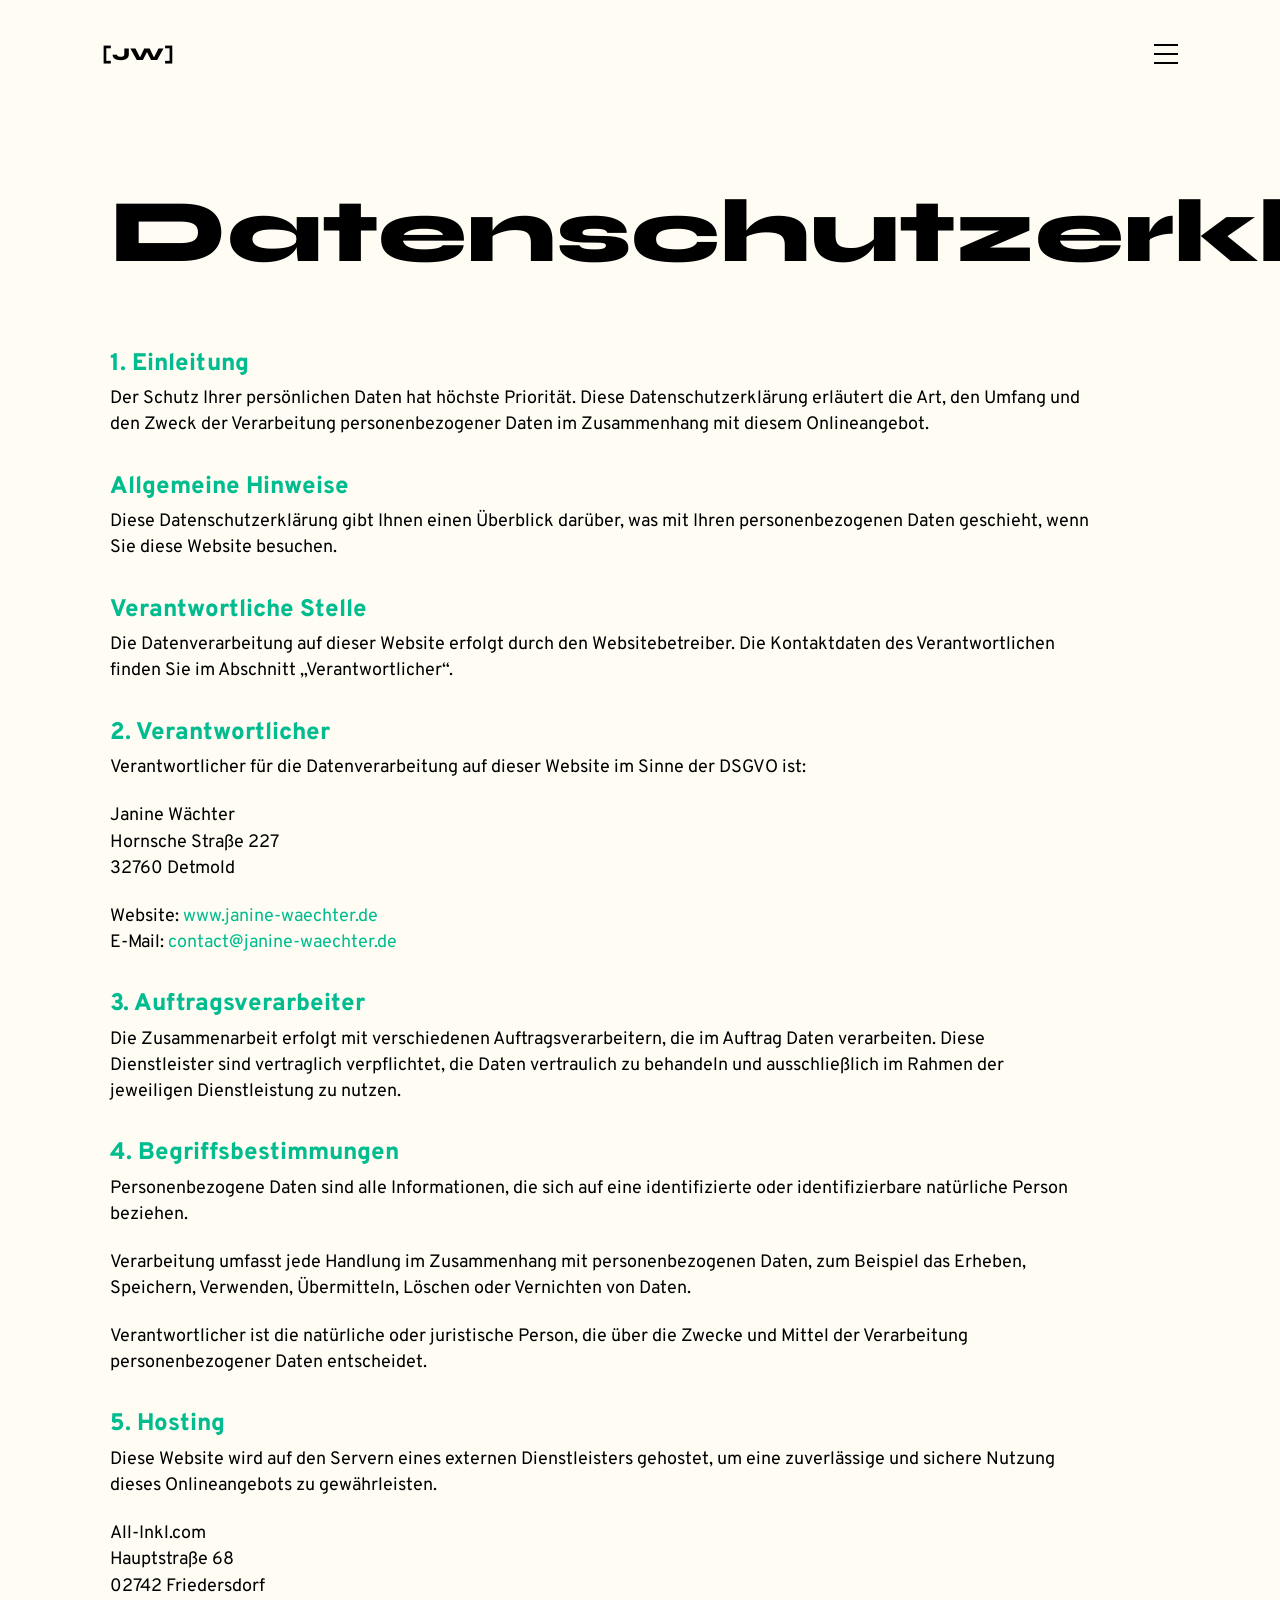
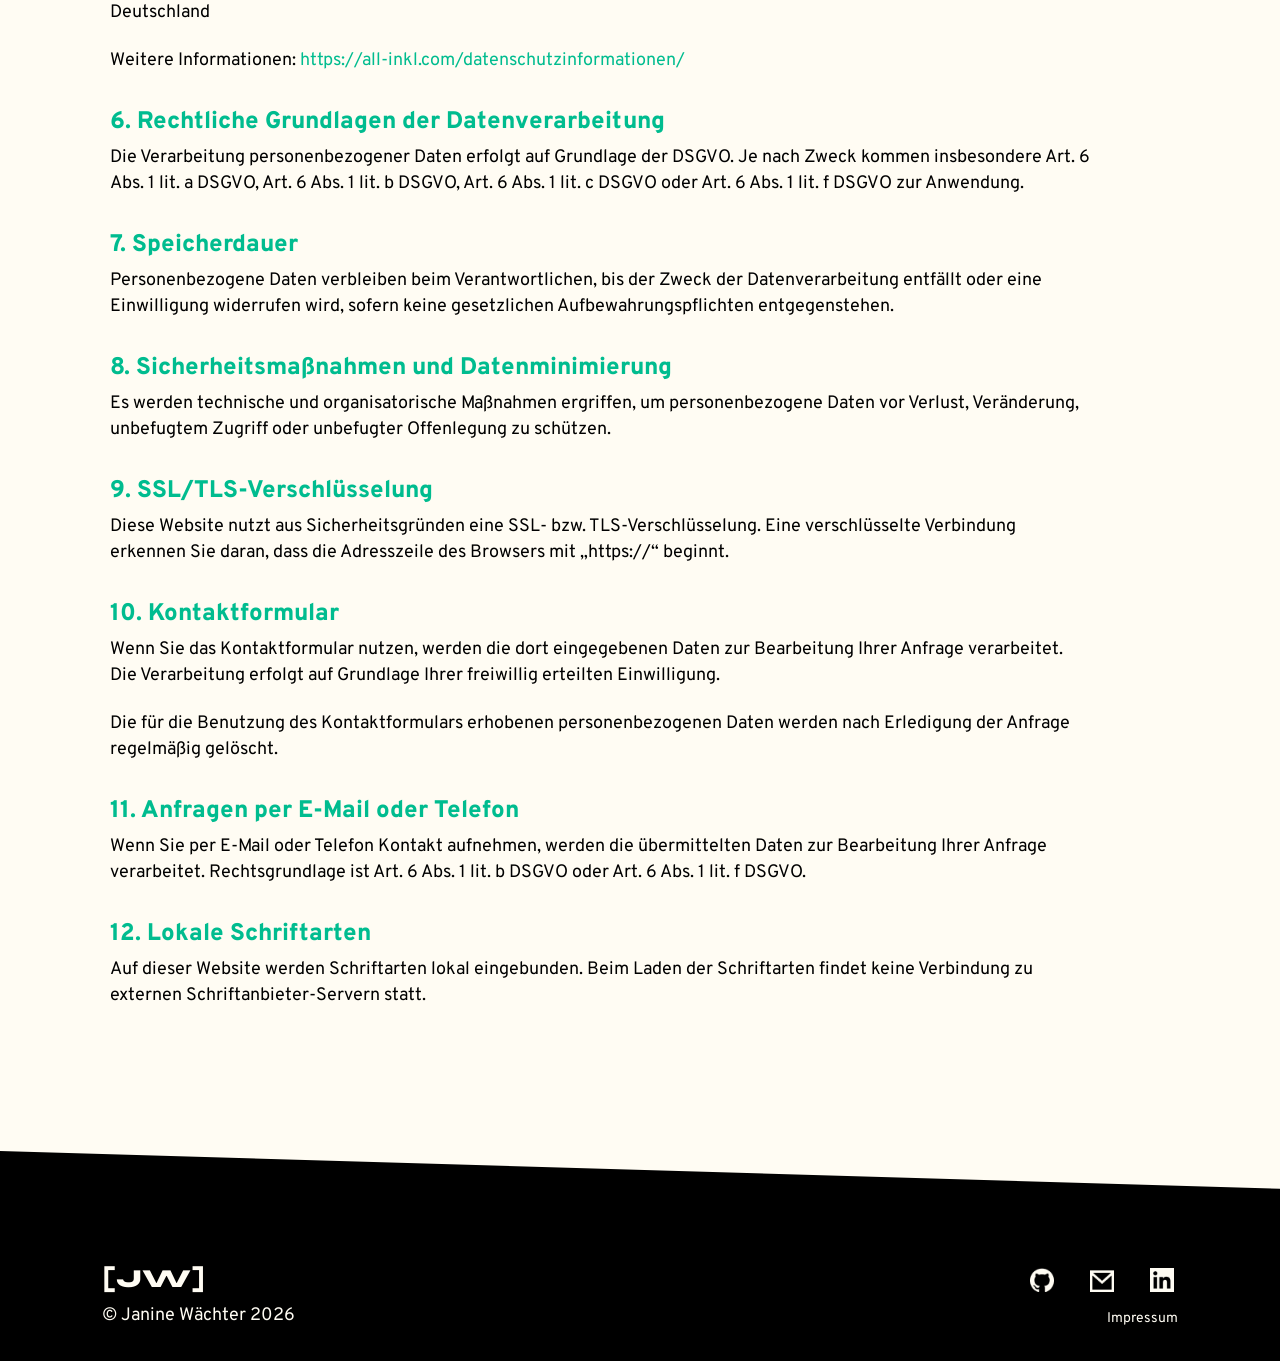
==== commit 8910ba26: "privacy policy main title" ====
--- a/datenschutz.html
+++ b/datenschutz.html
@@ -86,8 +86,8 @@
 
       <main class="legal-notice-page" id="privacy-page">
         <section class="legal-notice-content">
-          <h1 class="legal-notice-main-title" data-i18n="privacyTitle">
-            Datenschutzerklärung
+          <h1 class="policy-privacy-main-title" data-i18n="privacyTitle">
+            Datenschutz<span class="mobile-title-break">-<br /></span>erklärung
           </h1>
       
           <div class="legal-notice-text-block">
--- a/style/style.css
+++ b/style/style.css
@@ -71,6 +71,7 @@
   top: 0;
   width: 100%;
   z-index: 20;
+  position: fixed;
 }
 
 .logo-link {
@@ -133,18 +134,24 @@
 
 .menu-overlay {
   background-color: var(--color-cream-background);
-  display: none;
   height: 100vh;
   left: 0;
+  opacity: 0;
   overflow: hidden;
+  pointer-events: none;
   position: fixed;
   top: 0;
+  transform: translateY(100%);
+  transition: transform 360ms ease, opacity 360ms ease;
   width: 100%;
   z-index: 100;
 }
 
 .menu-overlay.menu-is-open {
-  display: block;
+  opacity: 1;
+  pointer-events: auto;
+  transform: translateY(0);
+  height: 100%;
 }
 
 .menu-top-container,
@@ -267,6 +274,11 @@
   height: 60%;
   object-fit: contain;
   width: 60%;
+  transition: transform 160ms ease;
+}
+
+.menu-social-icon:hover {
+  transform: translateY(-8px);
 }
 
 /* ==================================================
@@ -276,30 +288,50 @@
 .hero-section {
   align-items: center;
   display: flex;
+  justify-content: center;
+  overflow: hidden;
   min-height: 100vh;
-  padding: 100px 8%;
+  min-height: 100dvh;
+  padding: 110px 8% 120px;
   position: relative;
 }
 
-.side-domain-text {
-  font-size: 14px;
-  left: 4%;
+
+.side-email-link {
+  bottom: 8px;
+  left: 8%;
   position: absolute;
-  top: 55%;
+  right: auto;
+  top: auto;
+  font-size: 18px;
+  font-weight: 400;
+  writing-mode: initial;
   transform: rotate(-90deg);
   transform-origin: left center;
+  z-index: 2;
 }
 
 .hero-text-container {
-  width: 100%;
+  width: min(100%, 1120px);
+  margin: 0 auto;
+}
+
+.hero-bottom-container {
+  align-items: flex-end;
+  bottom: 48px;
+  display: flex;
+  justify-content: space-between;
+  left: 8%;
+  position: absolute;
+  right: 8%;
 }
 
 .hero-main-title {
   font-family: "Syne", Arial, sans-serif;
-  font-size: 120px;
+  font-size: clamp(24px, 8vw, 110px);
   font-weight: 800;
   line-height: 0.9;
-  margin: 0;
+  max-width: 100%;
 }
 
 .hero-line-and-name-container {
@@ -307,6 +339,7 @@
   display: flex;
   gap: 32px;
   margin-top: 20px;
+  width: 100%;
 }
 
 .hero-title-line {
@@ -317,14 +350,14 @@
 
 .hero-name-text {
   color: var(--color-green);
-  font-size: 24px;
+  font-size: 48px;
   font-weight: 700;
   margin: 0;
 }
 
 .scroll-down-link {
   align-items: center;
-  bottom: 80px;
+  bottom: 48px;
   display: flex;
   flex-direction: column;
   gap: 10px;
@@ -333,9 +366,31 @@
 }
 
 .scroll-down-arrow-image {
-  height: 58px;
+  height: 80px;
   object-fit: contain;
-  width: 30px;
+  width: 80px;
+  animation: scroll-arrow-fly-down 1.6s ease-in-out infinite;
+}
+
+@keyframes scroll-arrow-fly-down {
+  0% {
+    opacity: 0;
+    transform: translateY(-18px);
+  }
+
+  25% {
+    opacity: 1;
+  }
+
+  65% {
+    opacity: 1;
+    transform: translateY(10px);
+  }
+
+  100% {
+    opacity: 0;
+    transform: translateY(24px);
+  }
 }
 
 .scroll-text {
@@ -352,7 +407,7 @@
   display: grid;
   gap: 72px;
   grid-template-columns: 1fr 360px;
-  padding: 96px 8%;
+  padding: 120px 8%;
 }
 
 .section-title {
@@ -361,6 +416,18 @@
   font-weight: 800;
   line-height: 1;
   margin: 0;
+}
+.section-title,
+.skills-title,
+.portfolio-title {
+  transition: color 160ms ease;
+  cursor:default;
+}
+
+.section-title:hover,
+.skills-title:hover,
+.portfolio-title:hover {
+  color: var(--color-green);
 }
 
 .normal-text {
@@ -392,7 +459,15 @@
 .small-button {
   border: 1px solid var(--color-black);
   display: inline-block;
+  font-weight: 400;
   padding: 12px 24px;
+  transition: border-width 120ms ease, font-weight 120ms ease, transform 120ms ease;
+}
+
+.small-button:hover {
+  border-width: 3px;
+  font-weight: 800;
+  transform: scale(1.04);
 }
 
 .portrait-image-container {
@@ -495,7 +570,14 @@
   height: 70px;
   object-fit: contain;
   width: 70px;
-}
+  transition: transform 220ms ease;
+  transform-origin: center;
+}
+
+.skills-contact-container:hover .skills-learn-icon {
+  animation: skill-icon-small-circle 520ms ease-in-out;
+}
+
 
 .skills-contact-text {
   font-size: 22px;
@@ -587,8 +669,18 @@
 .portfolio-project-hover-info {
   opacity: 0;
   pointer-events: none;
-  transform: translateY(12px);
+  transform: translateX(32px);
   transition: opacity 180ms ease, transform 180ms ease;
+}
+
+.portfolio-project-card-right .portfolio-project-hover-info {
+  transform: translateX(-32px);
+}
+
+.portfolio-project-card:hover .portfolio-project-hover-info {
+  opacity: 1;
+  pointer-events: auto;
+  transform: translateX(0);
 }
 
 .portfolio-project-title {
@@ -666,6 +758,35 @@
   filter: grayscale(0%);
 }
 
+.portfolio-hover-arrow {
+  height: 96px;
+  left: 0;
+  opacity: 0;
+  pointer-events: none;
+  position: absolute;
+  top: 50%;
+  transform: translate(-50%, 70%) rotate(180deg);
+  transform-origin: center;
+  transition: opacity 180ms ease, transform 260ms ease;
+  width: 96px;
+  z-index: 4;
+}
+
+.portfolio-project-card:hover .portfolio-hover-arrow {
+  opacity: 1;
+  transform: translate(-50%, -50%) rotate(-100deg);
+}
+
+.portfolio-project-card-right .portfolio-hover-arrow {
+  left: auto;
+  right: 0;
+  transform: translate(50%, 70%) rotate(180deg);
+}
+
+.portfolio-project-card-right:hover .portfolio-hover-arrow {
+  transform: translate(50%, -50%) rotate(20deg);
+}
+
 /* ==================================================
    10. Contact
 ================================================== */
@@ -799,16 +920,21 @@
   transition: background-color 160ms ease, color 160ms ease, opacity 160ms ease;
 }
 
-.contact-submit-button:disabled {
+.contact-submit-button-is-disabled {
   border-color: var(--color-cream-background);
   color: var(--color-cream-background);
   cursor: default;
   opacity: 0.45;
 }
 
-.contact-submit-button:not(:disabled):hover {
+.contact-submit-button:not(.contact-submit-button-is-disabled):hover {
   background-color: var(--color-cream-background);
   color: var(--color-black);
+}
+
+.contact-submit-button:disabled {
+  cursor: default;
+  opacity: 0.45;
 }
 
 .contact-scroll-top-link {
@@ -818,11 +944,6 @@
   right: 0;
 }
 
-.contact-scroll-top-icon {
-  height: 72px;
-  object-fit: contain;
-  width: 72px;
-}
 
 .contact-scroll-top-link {
   bottom: 100px;
@@ -874,6 +995,10 @@
   width: 32px;
 }
 
+.contact-social-link:hover {
+  transform: translateY(-8px);
+}
+
 .contact-social-icon {
   height: 100%;
   object-fit: contain;
@@ -908,10 +1033,22 @@
 
 .legal-notice-main-title {
   font-family: "Syne", Arial, sans-serif;
-  font-size: 56px;
+  font-size: clamp(20px, 7vw, 96px);
   font-weight: 800;
   line-height: 1;
   margin: 40px 0 72px;
+}
+
+.policy-privacy-main-title {
+  font-family: "Syne", Arial, sans-serif;
+  font-size: clamp(42px, 7vw, 96px);
+  font-weight: 800;
+  line-height: 1;
+  margin: 40px 0 72px;
+}
+
+.mobile-title-break {
+  display: none;
 }
 
 .legal-notice-text-block {
@@ -950,13 +1087,22 @@
 /* ==================================================
    12. Media Queries
 ================================================== */
-@media (max-width: 1024px) {
-  .hero-main-title {
-    font-size: 72px;
+@media (max-width: 1244px) {
+
+  .header-language-button {
+    font-size: 24px;
+  }
+
+}
+
+@media (max-width: 1053px) {
+
+  .hero-name-text{
+    font-size: 32px;
   }
 
   .menu-big-link {
-    font-size: 62px
+    font-size: 48px
   }
 
   .menu-big-link::before {
@@ -964,10 +1110,6 @@
     width: 44px;
   }
 
-  .header-language-button {
-    font-size: 32px;
-  }
-
   .logo-link{
     font-size: 32px;
   }
@@ -993,8 +1135,11 @@
     gap: 32px;
   }
 
-  .menu-links-container{
-    margin-top: 200px;
+}
+
+@media (max-width: 950px) {
+  .menu-links-container {
+      margin: 200px auto 0;
   }
 }
 
@@ -1067,9 +1212,6 @@
     right: 20px;
   }
 
-  .hero-text-container{
-    margin-left: 28px;
-  }
 }
 
 @media (max-width: 800px) {
@@ -1081,11 +1223,6 @@
     padding: 20px 20px 80px;
   }
 
-  .legal-notice-main-title {
-    font-size: 26px;
-    margin: 40px 0 48px;
-  }
-
   .legal-notice-section-title {
     font-size: 20px;
   }
@@ -1096,6 +1233,10 @@
 
   .header-container {
     padding: 20px;
+  }
+
+  .header-language-container {
+    display: none;
   }
 
   .header-right-container {
@@ -1117,10 +1258,6 @@
     padding-right: 20px;
   }
 
-  .hero-main-title {
-    font-size: 48px;
-  }
-
   .hero-line-and-name-container {
     align-items: flex-start;
     flex-direction: column;
@@ -1134,6 +1271,7 @@
   .hero-name-text {
     margin-left: 0;
     margin-top: 0;
+    font-size: 24px;
   }
 
   .about-me-section {
@@ -1218,14 +1356,6 @@
     height: 100dvh;
     min-height: 100dvh;
     overflow: hidden;
-  }
-
-  .hero-main-title {
-    font-size: 32px;
-  }
-
-  .legal-notice-main-title {
-    font-size: 16px;
   }
 
   .logo-link {
@@ -1385,13 +1515,109 @@
     margin-top: 12px;
     order: 2;
   }
-}
+
+    .hero-section {
+    min-height: 100vh;
+    min-height: 100dvh;
+    padding: 20px 20px 96px;
+  }
+
+  .scroll-down-link {
+    bottom: 34px;
+    right: 24px;
+  }
+
+  .scroll-down-arrow-image {
+    height: 54px;
+    width: 28px;
+  }
+
+  .contact-scroll-top-icon {
+    display: none;
+}
+
+.policy-privacy-main-title {
+  font-size: clamp(34px, 12vw, 48px);
+  line-height: 0.95;
+  margin: 32px 0 48px;
+}
+
+.mobile-title-break {
+  display: inline;
+}
+}
+
+@media (max-width: 360px) {
+
+  .hero-main-title {
+    font-size: 28px;
+}
+
+.side-email-link{
+  font-size: 12px
+}
+
+.skills-title {
+  font-size: 28px;
+  padding: 0 14px;
+}
+
+
+.contact-question-title {
+  font-size: 28px;
+}
+
+.contact-main-title {
+  font-size: 32px;
+}
+
+.contact-submit-button {
+  font-size: 20px;
+}
+
+}
+
+@media (min-width: 1440px) {
+  .header-container,
+  .hero-section,
+  .about-me-section,
+  .skills-section,
+  .portfolio-section,
+  .contact-content-container {
+    max-width: 1440px;
+    margin-left: auto;
+    margin-right: auto;
+  }
+
+  .header-container {
+    left: 50%;
+    transform: translateX(-50%);
+  }
+
+  .hero-section {
+    justify-content: center;
+  }
+
+  .hero-text-container {
+    max-width: 820px;
+    margin-left: auto;
+    margin-right: auto;
+  }
+
+  .side-email-link {
+    bottom: 8px;
+    left: 8%;
+    top: auto;
+    font-size: 24px;
+  }
+
+  .scroll-down-link {
+    right: calc(50% - 520px)
+  }
+}
+
 
 @media (min-width: 1920px) {
-  .portfolio-project-card {
-    gap: 480px;
-  }
-
   .normal-text {
     font-size: 24px;
   }
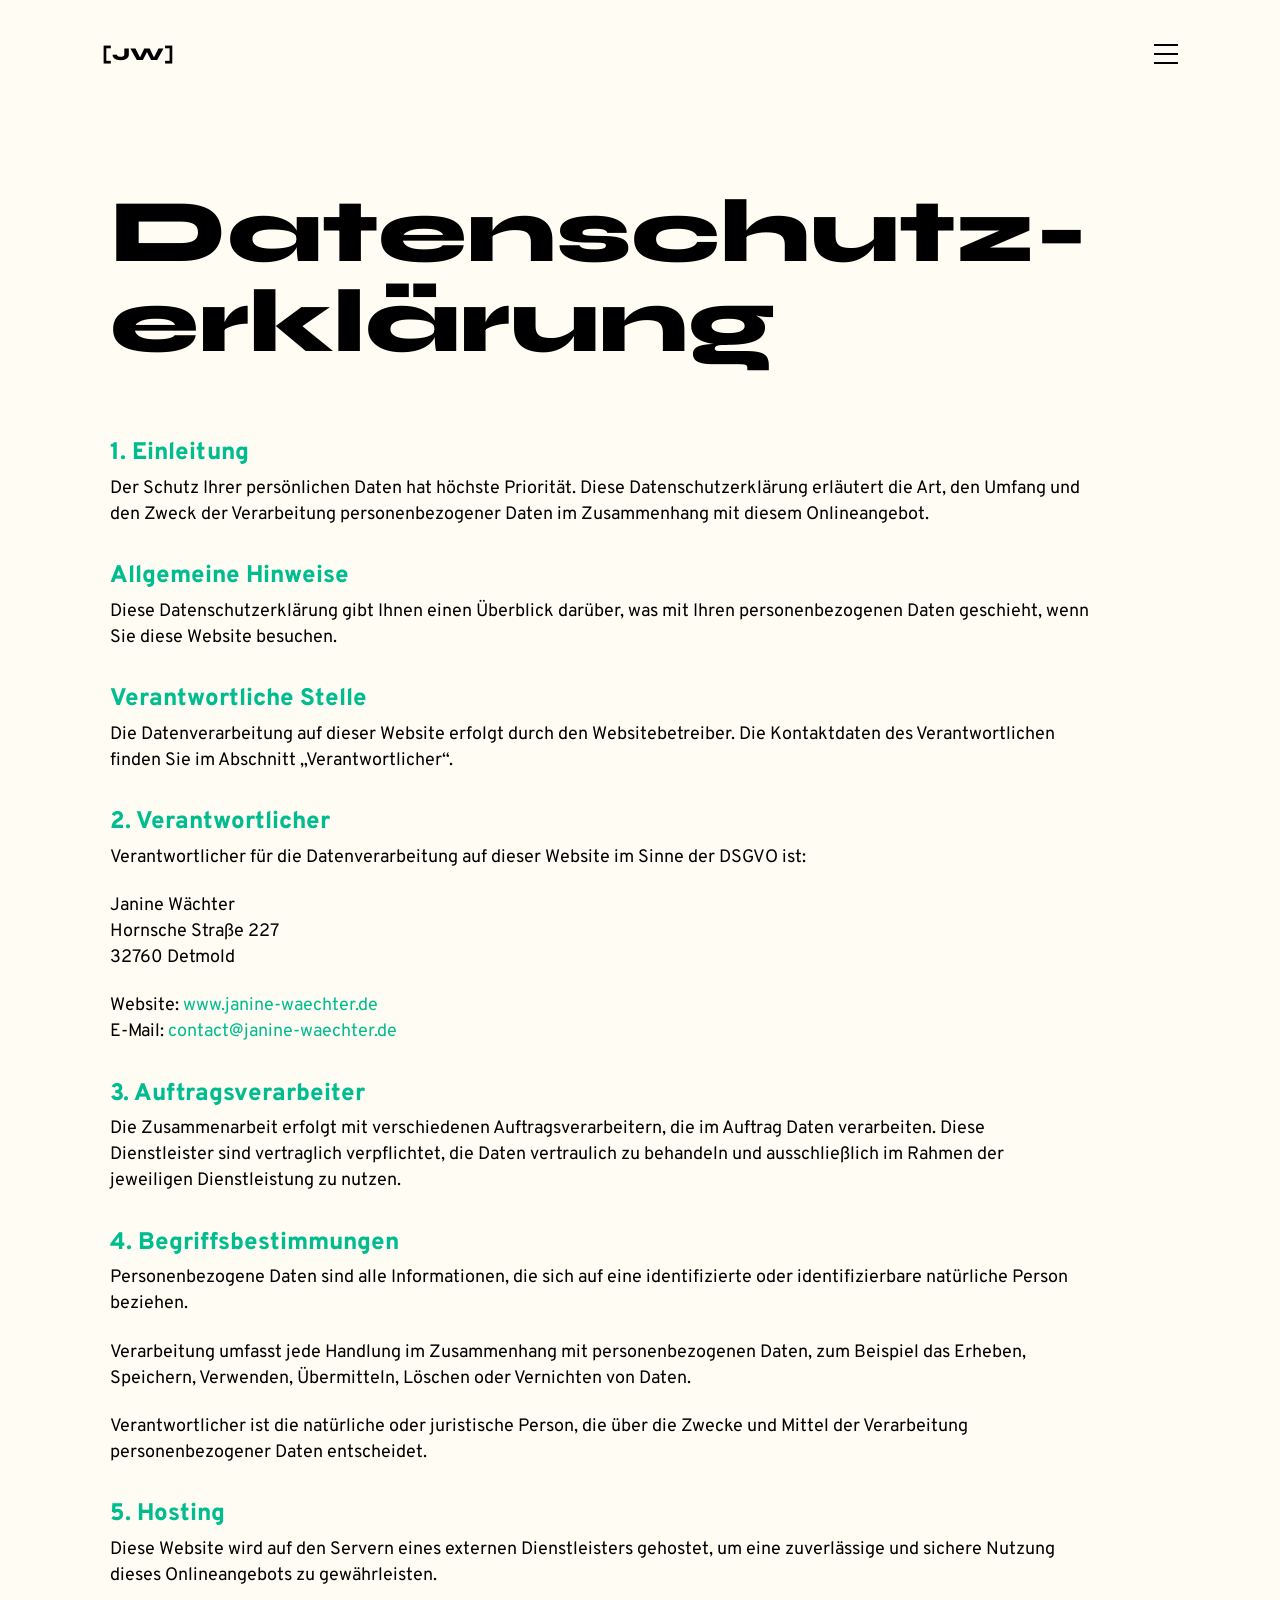
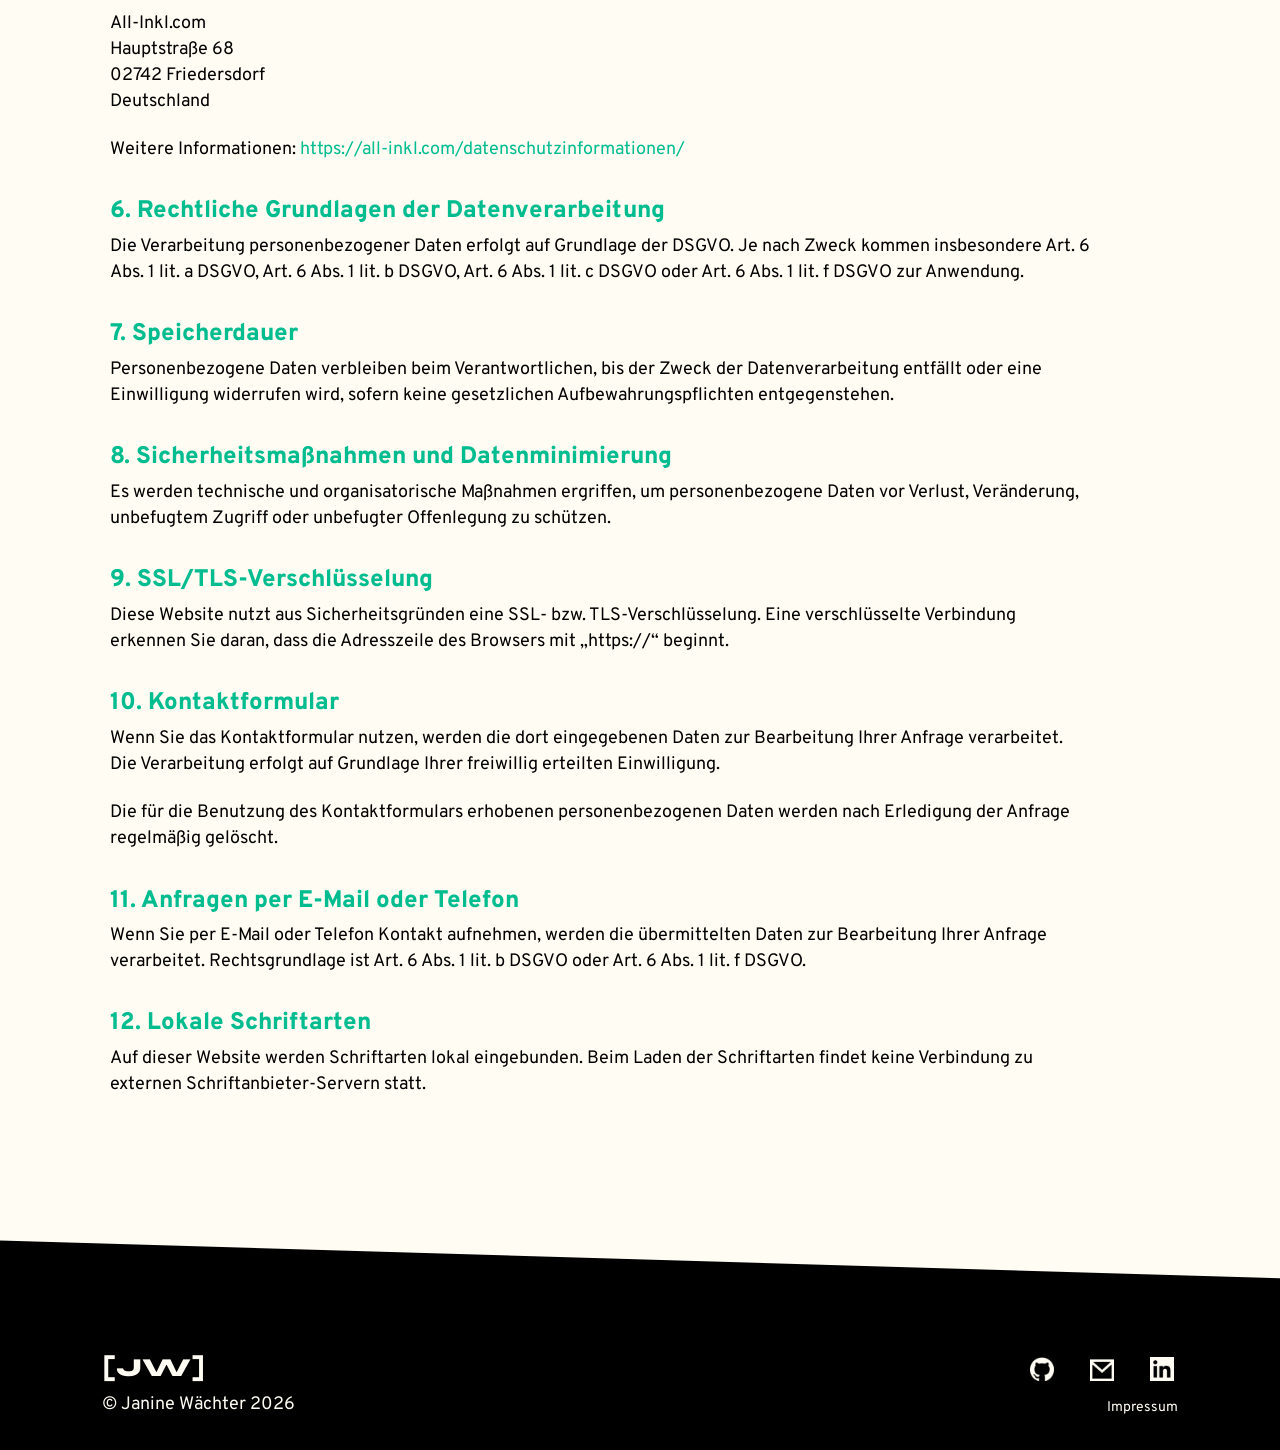
==== commit d64af097: "privacy-policy-title" ====
--- a/datenschutz.html
+++ b/datenschutz.html
@@ -86,8 +86,8 @@
 
       <main class="legal-notice-page" id="privacy-page">
         <section class="legal-notice-content">
-          <h1 class="policy-privacy-main-title" data-i18n="privacyTitle">
-            Datenschutz<span class="mobile-title-break">-<br /></span>erklärung
+          <h1 class="policy-privacy-main-title" data-i18n-html="privacyTitle">
+            Datenschutz&shy;erklärung
           </h1>
       
           <div class="legal-notice-text-block">
--- a/style/style.css
+++ b/style/style.css
@@ -1043,12 +1043,14 @@
   font-family: "Syne", Arial, sans-serif;
   font-size: clamp(42px, 7vw, 96px);
   font-weight: 800;
+  hyphens: manual;
   line-height: 1;
   margin: 40px 0 72px;
+  max-width: 100%;
 }
 
 .mobile-title-break {
-  display: none;
+  display: inline;
 }
 
 .legal-notice-text-block {
@@ -1537,8 +1539,7 @@
 }
 
 .policy-privacy-main-title {
-  font-size: clamp(34px, 12vw, 48px);
-  line-height: 0.95;
+  font-size: clamp(34px, 11vw, 34px);
   margin: 32px 0 48px;
 }
 
@@ -1547,10 +1548,15 @@
 }
 }
 
-@media (max-width: 360px) {
+@media (max-width: 398px) {
 
   .hero-main-title {
     font-size: 28px;
+}
+
+.policy-privacy-main-title {
+  font-size: clamp(24px, 7vw, 24px);
+  margin: 32px 0 48px;
 }
 
 .side-email-link{
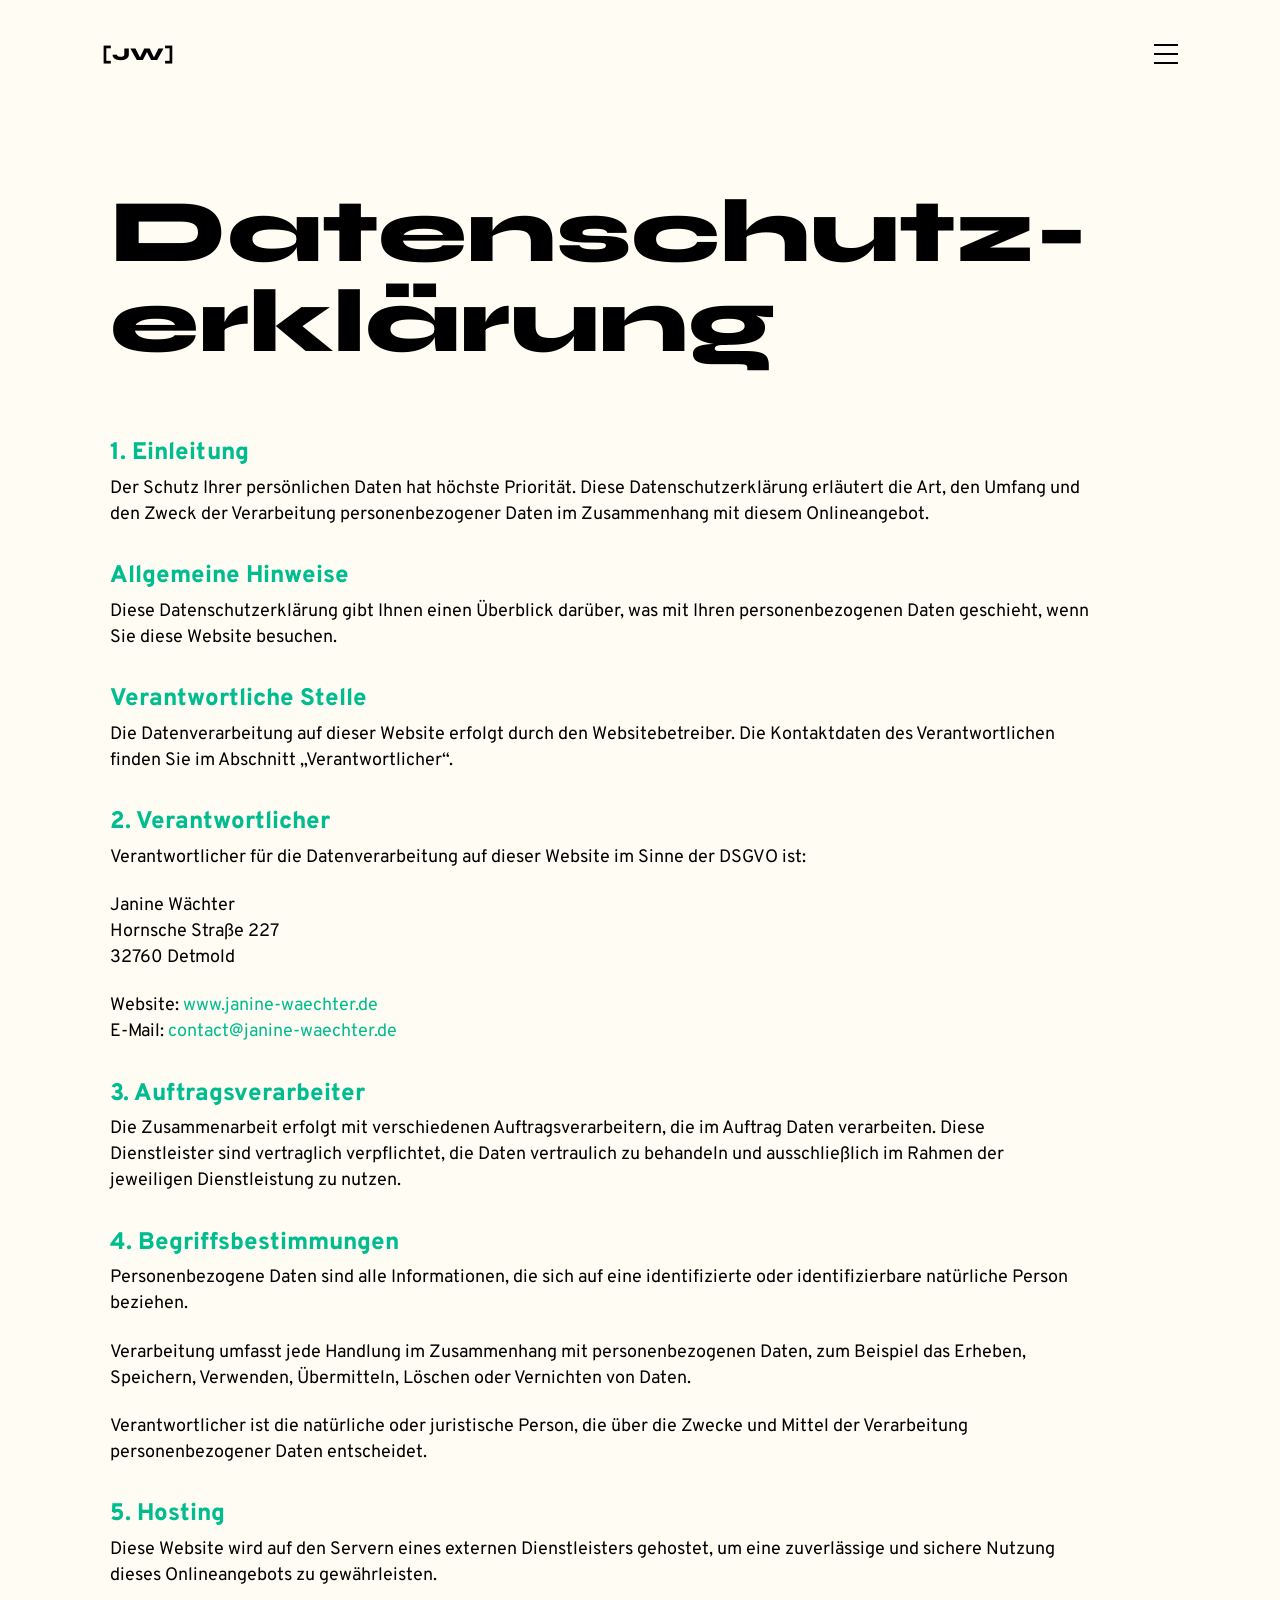
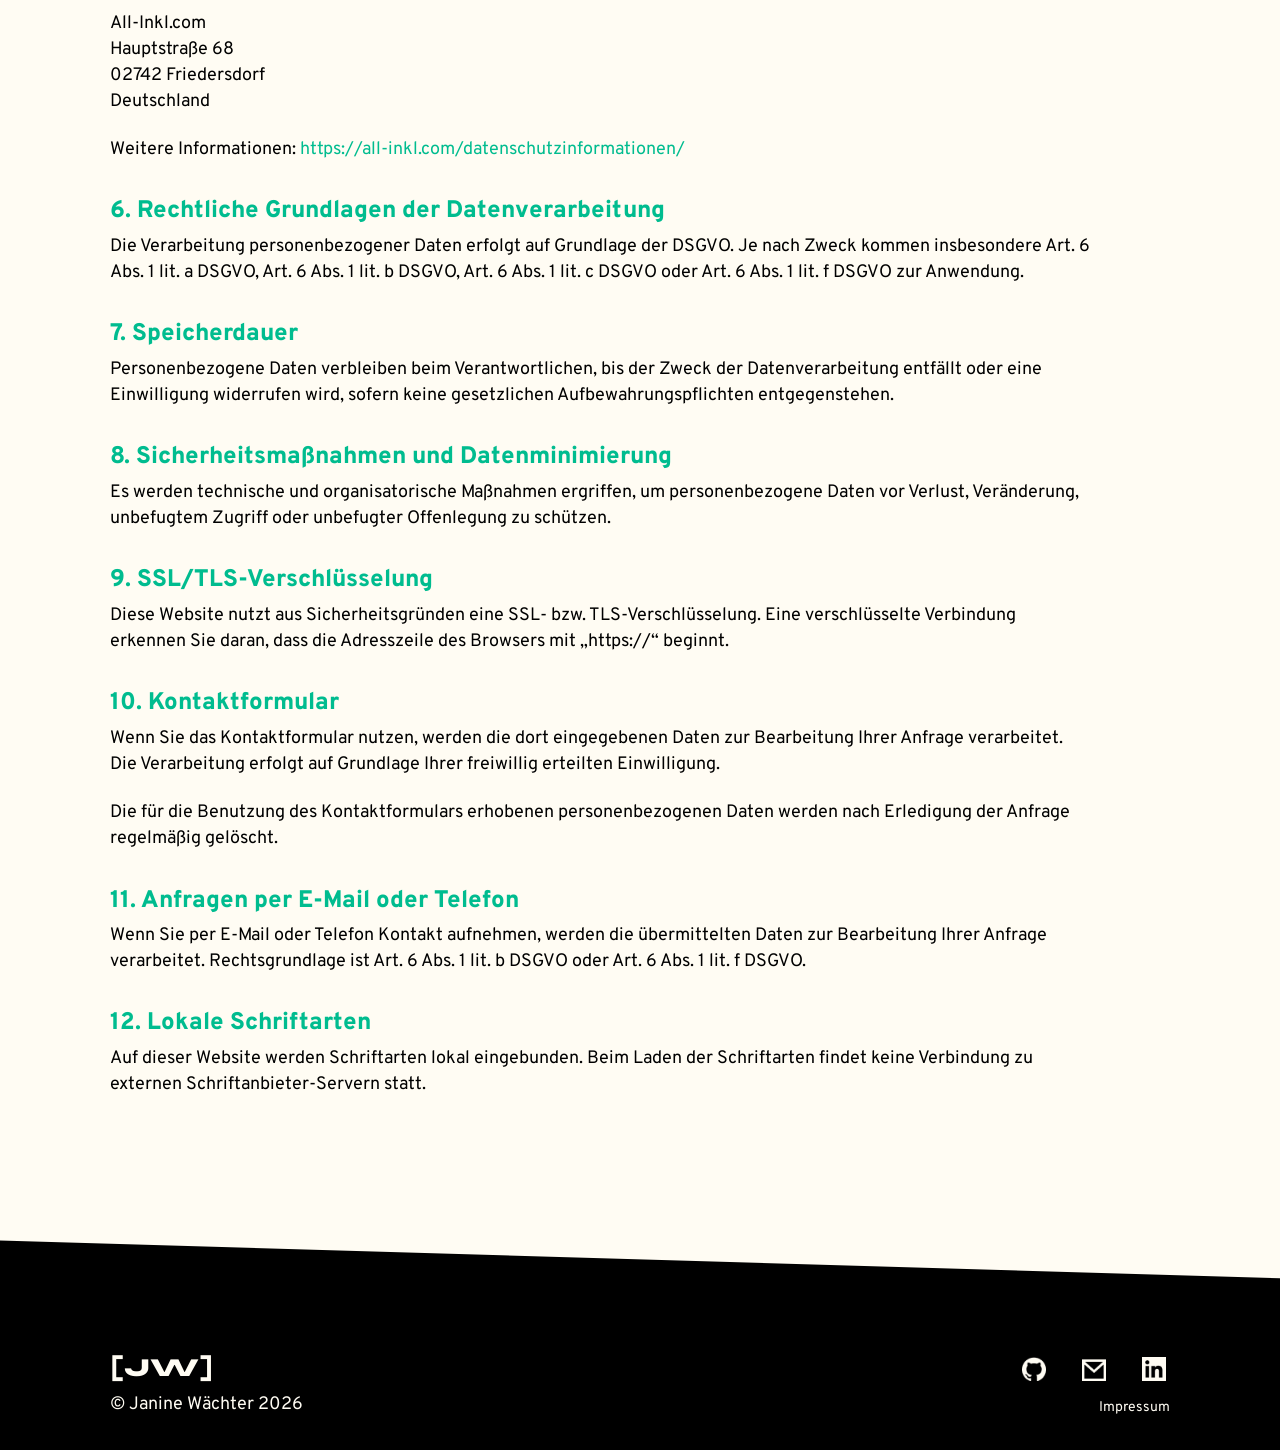
==== commit af45fee9: "data aos" ====
--- a/datenschutz.html
+++ b/datenschutz.html
@@ -7,6 +7,7 @@
     <title>Datenschutzerklärung | Janine Wächter</title>
     <link rel="stylesheet" href="./style/style.css"/>
     <link rel="icon" href="./assets/img/favicon.png" type="image/x-icon" />
+    <link rel="stylesheet" href="https://unpkg.com/aos@next/dist/aos.css" />
   </head>
 
   <body>
@@ -318,6 +319,8 @@
           </a>
         </div>
       </footer>
+      <script src="https://unpkg.com/aos@next/dist/aos.js"></script>
+      <script src="./scripts/translation.js"></script>
       <script src="script.js"></script>
   </body>
 </html>
--- a/style/style.css
+++ b/style/style.css
@@ -33,6 +33,7 @@
 
 html {
   scroll-behavior: smooth;
+  overflow-x: hidden;
 }
 
 body {
@@ -40,6 +41,7 @@
   background-color: var(--color-cream-background);
   color: var(--color-black);
   font-family: "Overpass", Arial, sans-serif;
+  overflow-x: hidden;
 }
 
 a {
@@ -70,7 +72,8 @@
   padding: 32px 8%;
   top: 0;
   width: 100%;
-  z-index: 20;
+  background-color: var(--color-cream-background);
+  z-index: 50;
   position: fixed;
 }
 
@@ -177,7 +180,6 @@
   gap: 28px;
 }
 
-
 .menu-language-button {
   background-color: transparent;
   border: 0;
@@ -212,22 +214,48 @@
 }
 
 .menu-big-link {
-  align-items: center;
-  display: flex;
+  display: block;
   font-family: "Syne", Arial, sans-serif;
   font-size: 48px;
   font-weight: 800;
-  gap: 38px;
   line-height: 0.95;
+  padding-left: 84px;
+  position: relative;
 }
 
 .menu-big-link::before {
   border-bottom: 4px solid var(--color-black);
   border-left: 4px solid var(--color-black);
   content: "";
-  flex-shrink: 0;
   height: 58px;
+  left: 0;
+  position: absolute;
+  top: 50%;
+  transform: translateY(-50%);
+  transition: border-color 160ms ease, opacity 160ms ease;
   width: 46px;
+}
+
+.menu-big-link::after {
+  background-color: var(--color-black);
+  bottom: -10px;
+  content: "";
+  height: 4px;
+  left: 84px;
+  position: absolute;
+  transform: scaleX(0);
+  transform-origin: left center;
+  transition: transform 260ms ease 80ms;
+  width: calc(100% - 200px);
+}
+
+.menu-big-link:hover::before {
+  border-color: transparent;
+  opacity: 0;
+}
+
+.menu-big-link:hover::after {
+  transform: scaleX(1);
 }
 
 .menu-contact-section {
@@ -296,9 +324,8 @@
   position: relative;
 }
 
-
 .side-email-link {
-  bottom: 8px;
+  bottom: 40px;
   left: 8%;
   position: absolute;
   right: auto;
@@ -328,7 +355,7 @@
 
 .hero-main-title {
   font-family: "Syne", Arial, sans-serif;
-  font-size: clamp(24px, 8vw, 110px);
+  font-size: clamp(24px, 7.2vw, 104px);
   font-weight: 800;
   line-height: 0.9;
   max-width: 100%;
@@ -344,15 +371,20 @@
 
 .hero-title-line {
   background-color: var(--color-black);
+  flex-shrink: 1;
   height: 2px;
+  min-width: 80px;
   width: 52%;
 }
 
 .hero-name-text {
   color: var(--color-green);
+  flex-shrink: 0;
   font-size: 48px;
   font-weight: 700;
+  line-height: 1;
   margin: 0;
+  white-space: nowrap;
 }
 
 .scroll-down-link {
@@ -394,7 +426,7 @@
 }
 
 .scroll-text {
-  font-size: 12px;
+  font-size: 16px;
   text-align: center;
 }
 
@@ -421,7 +453,7 @@
 .skills-title,
 .portfolio-title {
   transition: color 160ms ease;
-  cursor:default;
+  cursor: default;
 }
 
 .section-title:hover,
@@ -461,7 +493,8 @@
   display: inline-block;
   font-weight: 400;
   padding: 12px 24px;
-  transition: border-width 120ms ease, font-weight 120ms ease, transform 120ms ease;
+  transition: border-width 120ms ease, font-weight 120ms ease,
+    transform 120ms ease;
 }
 
 .small-button:hover {
@@ -471,7 +504,26 @@
 }
 
 .portrait-image-container {
+  position: relative;
   width: 100%;
+}
+
+.portrait-image-container::after {
+  border: 4px var(--color-green) solid;
+  content: "";
+  height: 100%;
+  left: -12px;
+  opacity: 0;
+  pointer-events: none;
+  position: absolute;
+  top: 16px;
+  transition: opacity 180ms ease;
+  width: 100%;
+  z-index: 2;
+}
+
+.portrait-image-container:hover::after {
+  opacity: 1;
 }
 
 .portrait-image {
@@ -551,11 +603,21 @@
 }
 
 @keyframes skill-icon-small-circle {
-  0% {transform: translate(0, 0);}
-  25% {transform: translate(5px, -5px);}
-  50% {transform: translate(0, -9px);}
-  75% {transform: translate(-5px, -5px);}
-  100% {transform: translate(0, 0);}
+  0% {
+    transform: translate(0, 0);
+  }
+  25% {
+    transform: translate(5px, -5px);
+  }
+  50% {
+    transform: translate(0, -9px);
+  }
+  75% {
+    transform: translate(-5px, -5px);
+  }
+  100% {
+    transform: translate(0, 0);
+  }
 }
 
 .skills-contact-container {
@@ -578,7 +640,6 @@
   animation: skill-icon-small-circle 520ms ease-in-out;
 }
 
-
 .skills-contact-text {
   font-size: 22px;
   line-height: 1.4;
@@ -589,7 +650,6 @@
   color: var(--color-green);
   margin: 0 8px;
 }
-
 
 /* ==================================================
    9. Portfolio
@@ -623,8 +683,13 @@
   align-items: center;
   display: grid;
   gap: 72px;
-  grid-template-columns: 360px minmax(420px, 720px);
+  grid-template-columns: 360px 1fr;
   margin-bottom: 80px;
+  width: 100%;
+}
+
+.portfolio-project-card-right {
+  grid-template-columns: 1fr 360px;
 }
 
 .portfolio-project-card:hover .portfolio-project-hover-info {
@@ -641,10 +706,6 @@
 .portfolio-image-wrapper:hover::after,
 .portfolio-project-card:hover .portfolio-image-wrapper::after {
   opacity: 1;
-}
-
-.portfolio-project-card-right {
-  grid-template-columns: minmax(420px, 720px) 360px;
 }
 
 .portfolio-project-card-right .portfolio-project-info-container {
@@ -731,11 +792,11 @@
   border: 4px solid var(--color-black);
   content: "";
   height: 100%;
-  left: -22px;
+  left: -12px;
+  top: 16px;
   opacity: 0;
   pointer-events: none;
   position: absolute;
-  top: 22px;
   transition: opacity 180ms ease;
   width: 100%;
   z-index: 2;
@@ -836,7 +897,7 @@
   text-align: center;
 }
 
-.contact-footer-email{
+.contact-footer-email {
   display: none;
 }
 
@@ -944,7 +1005,6 @@
   right: 0;
 }
 
-
 .contact-scroll-top-link {
   bottom: 100px;
   color: var(--color-cream-background);
@@ -961,6 +1021,8 @@
   justify-content: space-between;
   left: 0;
   position: absolute;
+  right: 0;
+  transform: none;
   width: 100%;
 }
 
@@ -1015,9 +1077,13 @@
 
 .legal-header-container {
   align-items: center;
+  background-color: var(--color-cream-background);
   display: flex;
   justify-content: space-between;
   padding: 42px 8%;
+  position: sticky;
+  top: 0;
+  z-index: 50;
 }
 
 .legal-notice-page {
@@ -1053,6 +1119,10 @@
   display: inline;
 }
 
+html[lang="en"] .policy-privacy-main-title {
+  white-space: nowrap;
+}
+
 .legal-notice-text-block {
   max-width: 980px;
 }
@@ -1076,14 +1146,60 @@
   color: var(--color-green);
 }
 
-
 .legal-page-footer {
   background-color: var(--color-black);
+  bottom: auto;
   clip-path: polygon(0 0, 100% 18%, 100% 100%, 0 100%);
   color: var(--color-cream-background);
+  left: auto;
+  margin: 0;
+  max-width: none;
   min-height: 210px;
-  padding: 78px 8% 34px;
+  padding: 78px max(8%, calc((100% - 1060px) / 2)) 34px;
   position: static;
+  right: auto;
+  transform: none;
+  width: 100%;
+}
+
+/* ==================================================
+   11. Section Scroll
+================================================== */
+
+.section-scroll-arrow {
+  cursor: pointer;
+  display: block;
+  height: 120px;
+  opacity: 1;
+  pointer-events: auto;
+  transition: opacity 180ms ease;
+  width: 120px;
+}
+
+.section-scroll-arrow img {
+  display: block;
+  height: 120px;
+  object-fit: contain;
+  transition: transform 180ms ease;
+  width: 120px;
+}
+
+.section-scroll-arrow-right {
+  margin: 20px max(20px, calc((100% - 1060px) / 2)) 40px auto;
+  text-align: right;
+}
+
+.section-scroll-arrow-left {
+  margin: 20px auto 40px max(20px, calc((100% - 1060px) / 2));
+  text-align: left;
+}
+
+.section-scroll-arrow-right img {
+  transform-origin: right center;
+}
+
+.section-scroll-arrow-left img {
+  transform-origin: left center;
 }
 
 /* ==================================================
@@ -1091,20 +1207,19 @@
 ================================================== */
 @media (max-width: 1244px) {
 
-  .header-language-button {
-    font-size: 24px;
-  }
-
+  .portfolio-hover-arrow {
+    height: 78px;
+    width: 78px;
+  }
 }
 
 @media (max-width: 1053px) {
-
-  .hero-name-text{
+  .hero-name-text {
     font-size: 32px;
   }
 
   .menu-big-link {
-    font-size: 48px
+    font-size: 48px;
   }
 
   .menu-big-link::before {
@@ -1112,40 +1227,72 @@
     width: 44px;
   }
 
-  .logo-link{
+  .logo-link {
     font-size: 32px;
   }
 
-  .burger-menu-icon{
+  .burger-menu-icon {
     height: 32px;
     width: 32px;
   }
 
-  .section-title{
+  .section-title {
     font-size: 62px;
   }
 
-  .skills-title{
+  .skills-title {
     font-size: 62px;
   }
 
-  .portfolio-title{
+  .portfolio-title {
     font-size: 62px;
   }
 
-  .portfolio-project-card{
+  .portfolio-project-card {
     gap: 32px;
   }
-
-}
-
-@media (max-width: 950px) {
-  .menu-links-container {
-      margin: 200px auto 0;
-  }
-}
-
-@media (max-width: 900px) {
+}
+
+@media (max-width: 1024px) {
+  .hero-text-container {
+    align-items: center;
+    display: flex;
+    flex-direction: column;
+    text-align: center;
+    width: 100%;
+  }
+
+  .hero-main-title {
+    text-align: center;
+    font-size: 72px;
+  }
+
+  .hero-line-and-name-container {
+    align-items: center;
+    display: flex;
+    flex-direction: row;
+    gap: 10px;
+    justify-content: center;
+    margin-top: 4px;
+    max-width: 100%;
+    width: 100%;
+  }
+  
+  .hero-title-line {
+    flex: 0 1 260px;
+    max-width: 52%;
+    min-width: 150px;
+    width: auto;
+  }
+  
+  .hero-name-text {
+    flex: 0 0 auto;
+    font-size: clamp(20px, 5vw, 32px);
+    line-height: 1;
+    margin: 0;
+    white-space: nowrap;
+  }
+
   .portfolio-project-card,
   .portfolio-project-card-right {
     display: flex;
@@ -1187,6 +1334,10 @@
 
   .portfolio-project-tech {
     font-size: 20px;
+  }
+
+  .portfolio-hover-arrow {
+    display: none;
   }
 
   .contact-section {
@@ -1213,10 +1364,9 @@
     bottom: 120px;
     right: 20px;
   }
-
-}
-
-@media (max-width: 800px) {
+}
+
+@media (max-width: 820px) {
   .legal-header-container {
     padding: 28px 20px;
   }
@@ -1260,22 +1410,6 @@
     padding-right: 20px;
   }
 
-  .hero-line-and-name-container {
-    align-items: flex-start;
-    flex-direction: column;
-    gap: 14px;
-  }
-
-  .hero-title-line {
-    width: 70%;
-  }
-
-  .hero-name-text {
-    margin-left: 0;
-    margin-top: 0;
-    font-size: 24px;
-  }
-
   .about-me-section {
     grid-template-columns: 1fr;
   }
@@ -1302,16 +1436,20 @@
   }
 
   .menu-big-link {
-    font-size: clamp(38px, 12vw, 62px);
-    gap: 22px;
-  }
-
+    padding-left: 56px;
+  }
+  
   .menu-big-link::before {
     border-bottom-width: 3px;
     border-left-width: 3px;
     height: 44px;
     width: 34px;
   }
+  
+  .menu-big-link::after {
+    left: 56px;
+    width: calc(100% - 56px);
+  }
 
   .menu-social-links-container {
     gap: 20px;
@@ -1335,127 +1473,22 @@
     text-align: center;
   }
 
-  .portfolio-title{
+  .portfolio-title {
     font-size: 48px;
   }
 
-  .contact-section{
+  .contact-section {
     clip-path: polygon(0 0, 100% 10%, 100% 100%, 0 100%);
+    width: 100%;
   }
 
   .contact-input:-webkit-autofill,
   .contact-input:-webkit-autofill:hover,
   .contact-input:-webkit-autofill:focus {
-  -webkit-text-fill-color: var(--color-cream-background);
-  -webkit-box-shadow: 0 0 0 1000px var(--color-black) inset;
-  box-shadow: 0 0 0 1000px var(--color-black) inset;
-  caret-color: var(--color-cream-background);
-  }
-}
-
-@media (max-width: 540px) {
-  .menu-overlay {
-    height: 100dvh;
-    min-height: 100dvh;
-    overflow: hidden;
-  }
-
-  .logo-link {
-    font-size: 16px;
-  }
-
-  .burger-menu-icon {
-    height: 20px;
-    width: 20px;
-  }
-
-  .skills-box {
-    border-width: 3px;
-    padding: 48px 20px 40px;
-  }
-
-  .skills-title {
-    font-size: 38px;
-    padding: 0 14px;
-  }
-
-  .skills-icons-container {
-    gap: 36px 24px;
-  }
-
-  .skill-icon {
-    height: 56px;
-    width: 56px;
-  }
-
-  .skills-contact-text {
-    font-size: 18px;
-  }
-
-  .section-title {
-    font-size: 32px;
-  }
-
-  .portfolio-title {
-    font-size: 32px;
-  }
-
-  .menu-links-container {
-    margin-top: 80px;
-  }
-
-  .menu-big-link {
-    font-size: 28px;
-  }
-
-  .menu-contact-title {
-    font-size: 16px;
-  }
-
-  .menu-email-link {
-    font-size: 12px;
-  }
-
-  .menu-language-button {
-    appearance: none;
-    -webkit-appearance: none;
-    background-color: transparent;
-    color: var(--color-black);
-    font-size: 16px;
-  }
-
-  .close-menu-button {
-    appearance: none;
-    -webkit-appearance: none;
-    background-color: transparent;
-    color: var(--color-black);
-  }
-
-  .menu-language-container {
-    gap: 8px;
-  }
-
-  .menu-header-right-container {
-    gap: 16px;
-  }
-
-  .menu-social-links-container {
-    gap: 4px;
-  }
-
-  .menu-contact-section {
-    bottom: 0;
-    gap: 28px;
-    min-height: 165px;
-    padding: 56px 4% 22px;
-  }
-
-  .menu-header-container {
-    padding: 42px 4% 20px;
-  }
-
-  .contact-section {
-    clip-path: polygon(0 0, 100% 10%, 100% 100%, 0 100%);
+    -webkit-text-fill-color: var(--color-cream-background);
+    -webkit-box-shadow: 0 0 0 1000px var(--color-black) inset;
+    box-shadow: 0 0 0 1000px var(--color-black) inset;
+    caret-color: var(--color-cream-background);
   }
 
   .contact-footer-container {
@@ -1469,6 +1502,187 @@
     width: 100%;
   }
 
+  .portfolio-project-card.portfolio-project-is-visible
+    .portfolio-project-hover-info {
+    opacity: 1;
+    pointer-events: auto;
+    transform: translateX(0);
+  }
+
+  .portfolio-project-card.portfolio-project-is-visible
+    .portfolio-project-image {
+    filter: grayscale(0%);
+  }
+
+  .portfolio-project-card.portfolio-project-is-visible
+    .portfolio-image-wrapper::after {
+    opacity: 1;
+  }
+
+  .portfolio-project-card.portfolio-project-is-visible .portfolio-hover-arrow {
+    opacity: 1;
+    transform: translate(-50%, -50%) rotate(-100deg);
+  }
+
+  .portfolio-project-card-right.portfolio-project-is-visible
+    .portfolio-hover-arrow {
+    transform: translate(50%, -50%) rotate(20deg);
+  }
+  .section-scroll-arrow {
+    height: 96px;
+    width: 96px;
+  }
+
+  .section-scroll-arrow img {
+    height: 96px;
+    width: 96px;
+  }
+}
+
+@media (max-width: 620px){
+  .hero-main-title {
+    text-align: center;
+    font-size: 60px;
+  }
+}
+
+@media (max-width: 540px) {
+  .hero-line-and-name-container {
+    gap: 8px;
+    margin-top: 2px;
+  }
+  
+  .hero-title-line {
+    flex: 1 1 auto;
+    max-width: 58%;
+    min-width: 145px;
+  }
+  
+  .hero-name-text {
+    font-size: clamp(18px, 5.4vw, 24px);
+    white-space: nowrap;
+  }
+  
+  .menu-overlay {
+    height: 100dvh;
+    min-height: 100dvh;
+    overflow: hidden;
+  }
+
+  .logo-link {
+    font-size: 16px;
+  }
+
+  .burger-menu-icon {
+    height: 20px;
+    width: 20px;
+  }
+
+  .skills-box {
+    border-width: 3px;
+    padding: 48px 20px 40px;
+  }
+
+  .skills-title {
+    font-size: 38px;
+    padding: 0 14px;
+  }
+
+  .skills-icons-container {
+    gap: 36px 24px;
+  }
+
+  .skill-icon {
+    height: 56px;
+    width: 56px;
+  }
+
+  .skills-contact-text {
+    font-size: 18px;
+  }
+
+  .portfolio-hover-arrow {
+    display: none;
+  }
+
+  .section-scroll-arrow {
+    height: 76px;
+    width: 76px;
+  }
+
+  .section-scroll-arrow img {
+    height: 76px;
+    width: 76px;
+  }
+
+
+  .section-title {
+    font-size: 32px;
+  }
+
+  .portfolio-title {
+    font-size: 32px;
+  }
+
+  .menu-links-container {
+    margin-top: 80px;
+  }
+
+  .menu-big-link {
+    font-size: 32px;
+  }
+
+  .menu-contact-title {
+    font-size: 16px;
+  }
+
+  .menu-email-link {
+    font-size: 12px;
+  }
+
+  .menu-language-button {
+    appearance: none;
+    -webkit-appearance: none;
+    background-color: transparent;
+    color: var(--color-black);
+    font-size: 16px;
+  }
+
+  .close-menu-button {
+    appearance: none;
+    -webkit-appearance: none;
+    background-color: transparent;
+    color: var(--color-black);
+  }
+
+  .menu-language-container {
+    gap: 8px;
+  }
+
+  .menu-header-right-container {
+    gap: 16px;
+  }
+
+  .menu-social-links-container {
+    gap: 4px;
+  }
+
+  .menu-contact-section {
+    bottom: 0;
+    gap: 28px;
+    min-height: 165px;
+    padding: 56px 4% 22px;
+  }
+
+  .menu-header-container {
+    padding: 42px 4% 20px;
+  }
+
+  .contact-section {
+    clip-path: polygon(0 0, 100% 10%, 100% 100%, 0 100%);
+    width: 100%;
+  }
+
   .contact-footer-right {
     align-items: center;
     display: flex;
@@ -1518,7 +1732,7 @@
     order: 2;
   }
 
-    .hero-section {
+  .hero-section {
     min-height: 100vh;
     min-height: 100dvh;
     padding: 20px 20px 96px;
@@ -1536,51 +1750,76 @@
 
   .contact-scroll-top-icon {
     display: none;
-}
-
-.policy-privacy-main-title {
-  font-size: clamp(34px, 11vw, 34px);
-  margin: 32px 0 48px;
-}
-
-.mobile-title-break {
-  display: inline;
-}
+  }
+
+  .policy-privacy-main-title {
+    font-size: clamp(34px, 11vw, 34px);
+    margin: 32px 0 48px;
+  }
+
+  .mobile-title-break {
+    display: inline;
+  }
+
+  .hero-main-title {
+    text-align: center;
+    font-size: 42px;
+  }
 }
 
 @media (max-width: 398px) {
-
-  .hero-main-title {
+  .hero-line-and-name-container {
+    gap: 6px;
+  }
+  
+  .hero-title-line {
+    max-width: 42%;
+    min-width: 120px;
+  }
+  
+  .hero-title-line {
+    max-width: 42%;
+    min-width: 90px;
+  }
+
+  .hero-name-text {
+    font-size: 18px;
+    white-space: nowrap;
+  }
+
+  .policy-privacy-main-title {
+    font-size: clamp(24px, 7vw, 24px);
+    margin: 32px 0 48px;
+  }
+
+  .side-email-link {
+    font-size: 12px;
+  }
+
+  .skills-title {
     font-size: 28px;
-}
-
-.policy-privacy-main-title {
-  font-size: clamp(24px, 7vw, 24px);
-  margin: 32px 0 48px;
-}
-
-.side-email-link{
-  font-size: 12px
-}
-
-.skills-title {
-  font-size: 28px;
-  padding: 0 14px;
-}
-
-
-.contact-question-title {
-  font-size: 28px;
-}
-
-.contact-main-title {
-  font-size: 32px;
-}
-
-.contact-submit-button {
-  font-size: 20px;
-}
-
+    padding: 0 14px;
+  }
+
+  .portfolio-hover-arrow {
+    display: none;
+  }
+
+  .contact-question-title {
+    font-size: 28px;
+  }
+
+  .contact-main-title {
+    font-size: 32px;
+  }
+
+  .contact-submit-button {
+    font-size: 20px;
+  }
+
+  .menu-big-link{
+    font-size: 24px;
+  }
 }
 
 @media (min-width: 1440px) {
@@ -1598,6 +1837,7 @@
   .header-container {
     left: 50%;
     transform: translateX(-50%);
+    padding: 32px 1%;
   }
 
   .hero-section {
@@ -1605,25 +1845,114 @@
   }
 
   .hero-text-container {
-    max-width: 820px;
+    max-width: 980px;
     margin-left: auto;
     margin-right: auto;
-  }
-
-  .side-email-link {
-    bottom: 8px;
-    left: 8%;
-    top: auto;
-    font-size: 24px;
+    transform: none;
   }
 
   .scroll-down-link {
-    right: calc(50% - 520px)
-  }
-}
-
+    right: calc(50% - 620px);
+  }
+
+  .about-me-section {
+    padding: 120px 2%;
+  }
+
+  .skills-section {
+    padding: 120px 2%;
+  }
+
+  .portfolio-section {
+    padding: 120px 2%;
+}
+
+.scroll-down-arrow-image {
+  height: 200px;
+  width: 200px;
+}
+
+.scroll-text {
+  font-size: 28px;
+}
+
+  .legal-header-container {
+    max-width: 1440px;
+    margin-left: auto;
+    margin-right: auto;
+  }
+
+  .legal-notice-content {
+    max-width: 1440px;
+    margin-left: auto;
+    margin-right: auto;
+  }
+
+  .contact-section {
+    max-width: none;
+    margin-left: 0;
+    margin-right: 0;
+  }
+
+  .contact-content-container {
+    max-width: 1440px;
+    margin-left: auto;
+    margin-right: auto;
+  }
+
+  .contact-section .contact-footer-container {
+    left: 0;
+    right: 0;
+    max-width: none;
+    transform: none;
+    width: 100%;
+  }
+
+  .legal-page-footer {
+    max-width: none;
+    margin-left: 0;
+    margin-right: 0;
+    padding-left: max(8%, calc((100% - 1440px) / 2));
+    padding-right: max(8%, calc((100% - 1440px) / 2));
+  }
+
+  .menu-overlay {
+    left: 50%;
+    max-width: 1440px;
+    transform: translate(-50%, 100%);
+    width: 100%;
+  }
+
+  .menu-overlay.menu-is-open {
+    transform: translate(-50%, 0);
+  }
+
+  .menu-header-container,
+  .menu-links-container {
+    max-width: 1440px;
+    margin-left: auto;
+    margin-right: auto;
+  }
+
+  .logo-link {
+    font-size: 32px;
+  }
+
+  .header-language-button {
+    font-size: 28px;
+  }
+
+  .burger-menu-icon {
+    height: 32px;
+    width: 32px;
+  }
+}
 
 @media (min-width: 1920px) {
+  .menu-big-link::after {
+    width: 520px;
+  }
+  
   .normal-text {
     font-size: 24px;
   }
@@ -1648,4 +1977,9 @@
   .portfolio-intro-text {
     font-size: 20px;
   }
-}
+
+  .header-container {
+    left: 50%;
+    transform: translateX(-50%);
+  }
+}
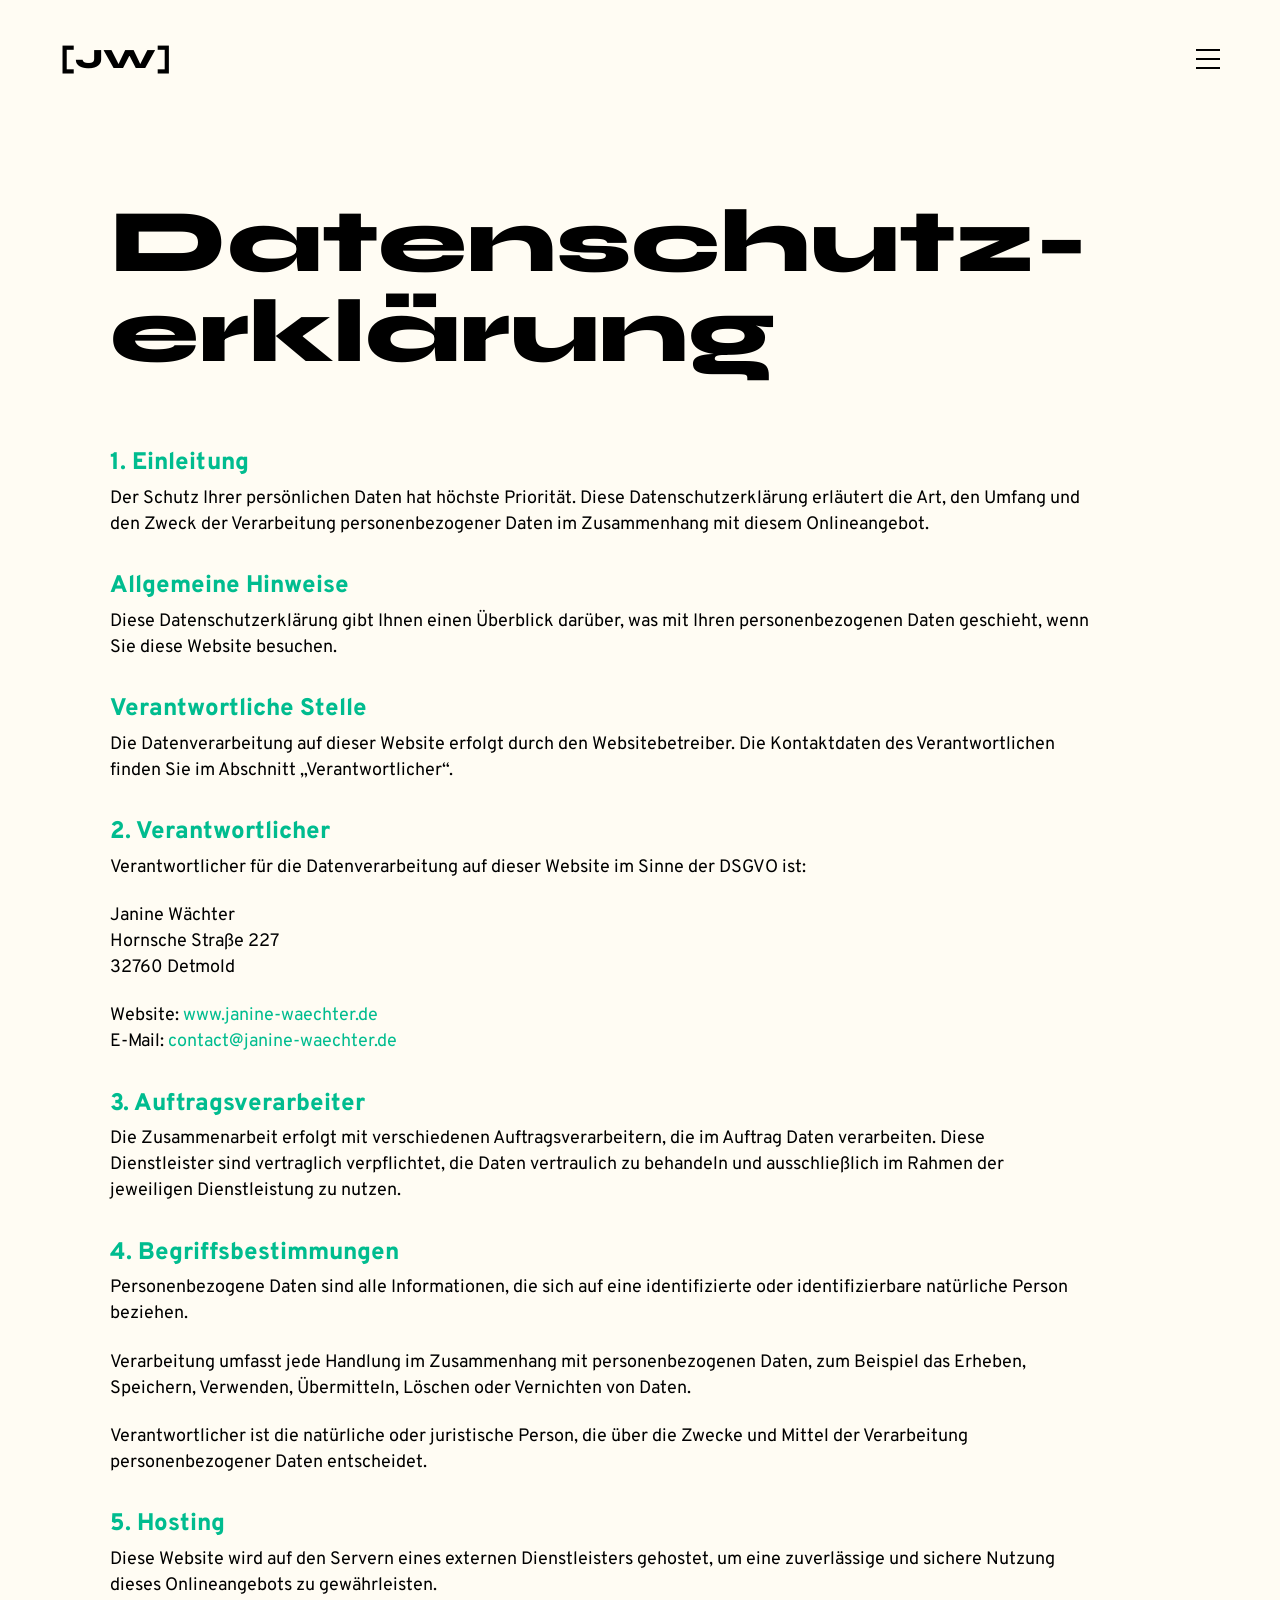
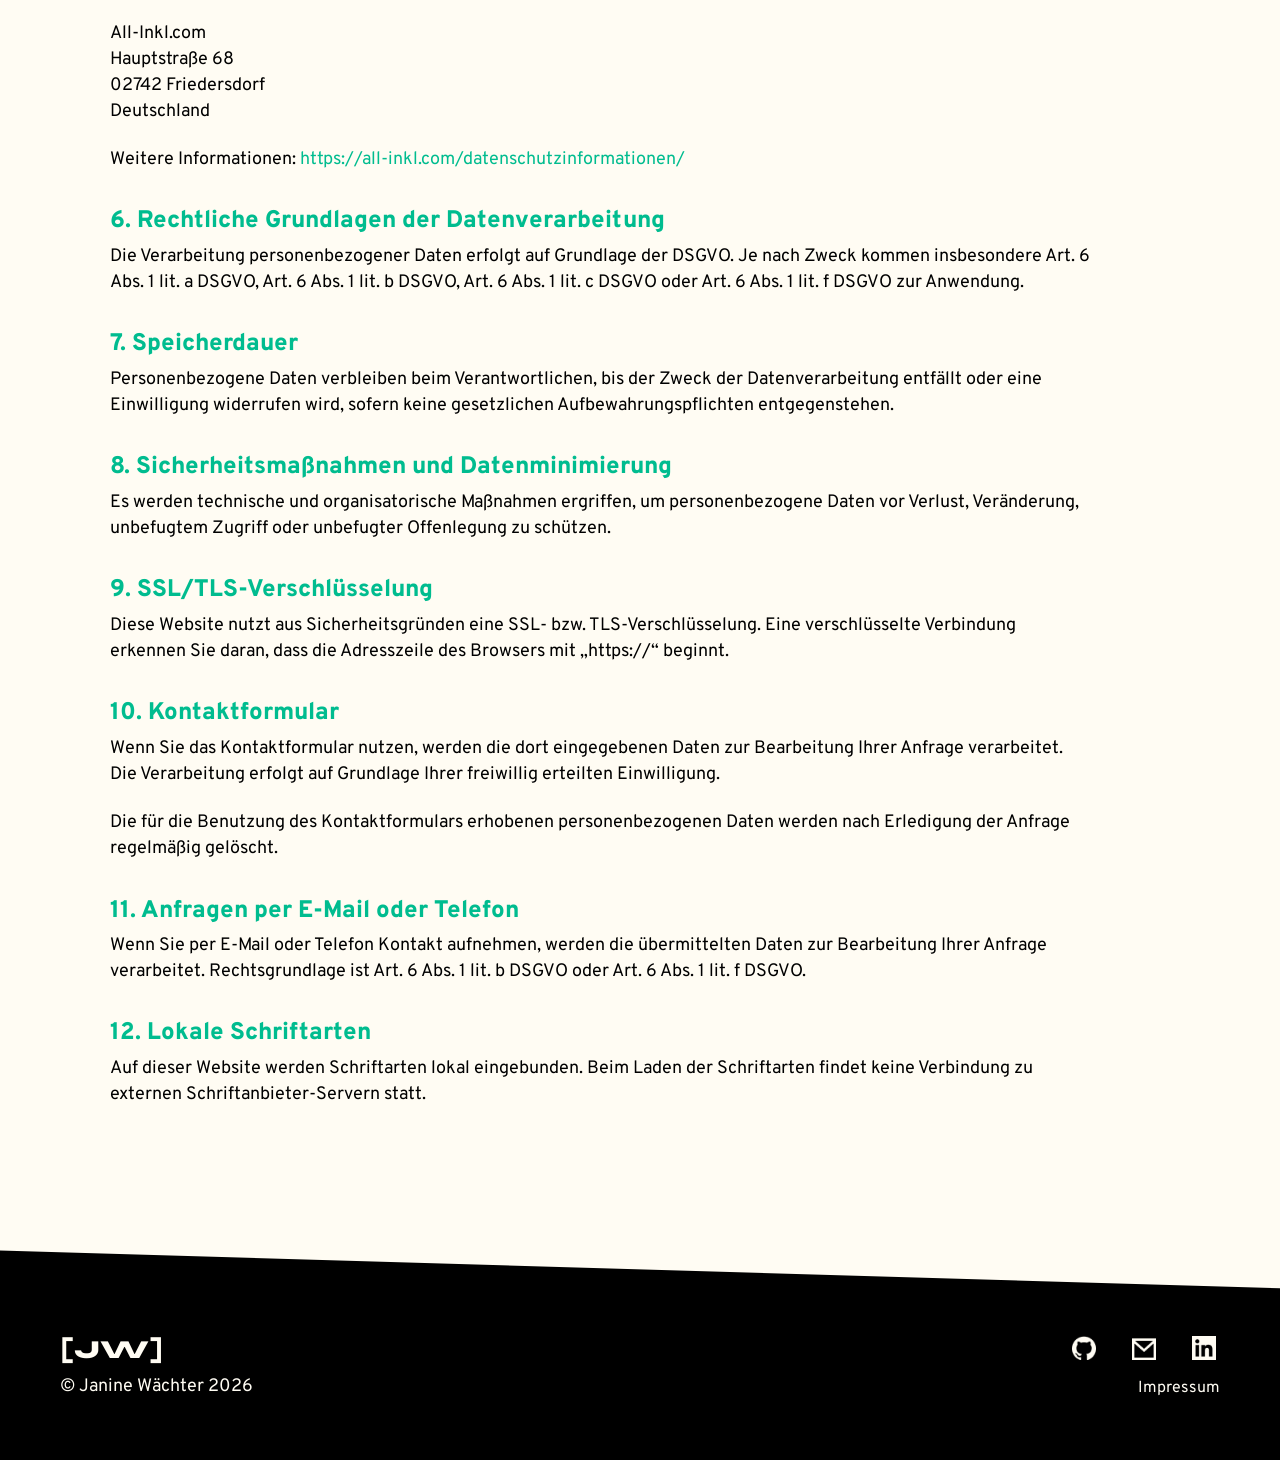
==== commit 27a6ea1e: "responsive footer fixe" ====
--- a/datenschutz.html
+++ b/datenschutz.html
@@ -11,6 +11,7 @@
   </head>
 
   <body>
+    
     <header class="legal-header-container">
       <a class="logo-link" href="./index.html#home">[JW]</a>
 
@@ -273,50 +274,59 @@
         </section>
       </main>
 
-    <footer class="contact-footer-container legal-page-footer">
-        <div class="contact-footer-left">
-          <a class="contact-logo-link" href="./index.html#home">[JW]</a>
-          <p class="contact-copyright-text">© Janine Wächter 2026</p>
-      
-          <a class="contact-footer-email" href="mailto:contact@janine-waechter.de">
-            contact@janine-waechter.de
-          </a>
-        </div>
-      
-        <div class="contact-footer-right">
-          <div class="contact-social-links-container">
-            <a
-              class="contact-social-link"
-              href="https://github.com/janinewchtr"
-              aria-label="GitHub"
-              target="_blank"
-              rel="noreferrer"
-            >
-              <img class="contact-social-icon" src="./assets/img/github.png" alt="github" />
-            </a>
-      
-            <a
-              class="contact-social-link"
-              href="mailto:contact@janine-waechter.de"
-              aria-label="E-Mail"
-            >
-              <img class="contact-social-icon" src="./assets/img/5. Email button s3.png" alt="" />
-            </a>
-      
-            <a
-              class="contact-social-link"
-              href="https://linkedin.com/in/janine-wächter-b10b35243"
-              aria-label="LinkedIn"
-              target="_blank"
-              rel="noreferrer"
-            >
-              <img class="contact-social-icon" src="./assets/img/6. Linkedin button s3.png" alt="linkedin" />
-            </a>
-          </div>
-      
-          <a class="contact-legal-link" href="./impressum.html" data-i18n="legalNotice">
-            Impressum
-          </a>
+      <footer class="legal-page-footer">
+        <div class="contact-footer-container legal-footer-inner">
+          <div class="contact-footer-left">
+            <a class="contact-logo-link" href="./index.html#home">[JW]</a>
+      
+            <p class="contact-copyright-text">© Janine Wächter 2026</p>
+      
+            <a class="contact-footer-email" href="mailto:contact@janine-waechter.de">
+              contact@janine-waechter.de
+            </a>
+          </div>
+      
+          <div class="contact-footer-right">
+            <div class="contact-social-links-container">
+              <a
+                class="contact-social-link"
+                href="https://github.com/janinewchtr"
+                aria-label="GitHub"
+                target="_blank"
+                rel="noreferrer"
+              >
+                <img class="contact-social-icon" src="./assets/img/github.png" alt="GitHub" />
+              </a>
+      
+              <a
+                class="contact-social-link"
+                href="mailto:contact@janine-waechter.de"
+                aria-label="E-Mail"
+              >
+                <img
+                  class="contact-social-icon"
+                  src="./assets/img/5. Email button s3.png"
+                  alt="E-Mail"
+                />
+              </a>
+      
+              <a
+                class="contact-social-link"
+                href="https://linkedin.com/in/janine-wächter-b10b35243"
+                aria-label="LinkedIn"
+                target="_blank"
+                rel="noreferrer"
+              >
+                <img
+                  class="contact-social-icon"
+                  src="./assets/img/6. Linkedin button s3.png"
+                  alt="LinkedIn"
+                />
+              </a>
+            </div>
+      
+            <a class="contact-footer-legal-link" href="./impressum.html">Impressum</a>
+          </div>
         </div>
       </footer>
       <script src="https://unpkg.com/aos@next/dist/aos.js"></script>
--- a/style/style.css
+++ b/style/style.css
@@ -33,7 +33,6 @@
 
 html {
   scroll-behavior: smooth;
-  overflow-x: hidden;
 }
 
 body {
@@ -41,7 +40,6 @@
   background-color: var(--color-cream-background);
   color: var(--color-black);
   font-family: "Overpass", Arial, sans-serif;
-  overflow-x: hidden;
 }
 
 a {
@@ -60,26 +58,32 @@
   -webkit-tap-highlight-color: transparent;
 }
 
+.page-scroll-is-locked {
+  overflow: hidden;
+}
+
 /* ==================================================
    4. Header
 ================================================== */
 
 .header-container {
   align-items: center;
+  background-color: var(--color-cream-background);
   display: flex;
   justify-content: space-between;
-  left: 0;
-  padding: 32px 8%;
+  left: 50%;
+  max-width: 1440px;
+  padding: 32px 60px;
+  position: fixed;
   top: 0;
+  transform: translateX(-50%);
   width: 100%;
-  background-color: var(--color-cream-background);
   z-index: 50;
-  position: fixed;
 }
 
 .logo-link {
   font-family: "Syne", Arial, sans-serif;
-  font-size: 18px;
+  font-size: 28px;
   font-weight: 800;
 }
 
@@ -100,7 +104,7 @@
   border: 0;
   cursor: pointer;
   font-family: "Syne", Arial, sans-serif;
-  font-size: 16px;
+  font-size: 28px;
   font-weight: 800;
   padding: 4px 8px;
 }
@@ -209,7 +213,7 @@
   gap: 34px;
   margin: 80px auto 0;
   max-width: 760px;
-  padding: 0 8% 240px;
+  padding: 0 60px 240px;
   width: 100%;
 }
 
@@ -268,7 +272,7 @@
   justify-content: space-between;
   left: 0;
   min-height: 220px;
-  padding: 74px 8% 36px;
+  padding: 74px 60px 36px;
   position: absolute;
   width: 100%;
 }
@@ -317,7 +321,6 @@
   align-items: center;
   display: flex;
   justify-content: center;
-  overflow: hidden;
   min-height: 100vh;
   min-height: 100dvh;
   padding: 110px 8% 120px;
@@ -439,7 +442,7 @@
   display: grid;
   gap: 72px;
   grid-template-columns: 1fr 360px;
-  padding: 120px 8%;
+  padding: 120px 60px;
 }
 
 .section-title {
@@ -656,7 +659,7 @@
 ================================================== */
 
 .portfolio-section {
-  padding: 120px 8%;
+  padding: 120px 60px;
 }
 
 .portfolio-headline-container {
@@ -821,12 +824,12 @@
 
 .portfolio-hover-arrow {
   height: 96px;
-  left: 0;
+  left: 12px;
   opacity: 0;
   pointer-events: none;
   position: absolute;
   top: 50%;
-  transform: translate(-50%, 70%) rotate(180deg);
+  transform: translate(0, 70%) rotate(180deg);
   transform-origin: center;
   transition: opacity 180ms ease, transform 260ms ease;
   width: 96px;
@@ -835,17 +838,17 @@
 
 .portfolio-project-card:hover .portfolio-hover-arrow {
   opacity: 1;
-  transform: translate(-50%, -50%) rotate(-100deg);
+  transform: translate(0, -50%) rotate(-100deg);
 }
 
 .portfolio-project-card-right .portfolio-hover-arrow {
   left: auto;
-  right: 0;
-  transform: translate(50%, 70%) rotate(180deg);
+  right: 12px;
+  transform: translate(0, 70%) rotate(180deg);
 }
 
 .portfolio-project-card-right:hover .portfolio-hover-arrow {
-  transform: translate(50%, -50%) rotate(20deg);
+  transform: translate(0, -50%) rotate(20deg);
 }
 
 /* ==================================================
@@ -882,6 +885,7 @@
   font-weight: 800;
   line-height: 1;
   margin: 0;
+  padding-left: 4%;
 }
 
 .contact-form-container {
@@ -1080,9 +1084,13 @@
   background-color: var(--color-cream-background);
   display: flex;
   justify-content: space-between;
-  padding: 42px 8%;
+  margin-left: auto;
+  margin-right: auto;
+  max-width: 1440px;
+  padding: 42px 60px;
   position: sticky;
   top: 0;
+  width: 100%;
   z-index: 50;
 }
 
@@ -1148,14 +1156,25 @@
 
 .legal-page-footer {
   background-color: var(--color-black);
-  bottom: auto;
   clip-path: polygon(0 0, 100% 18%, 100% 100%, 0 100%);
   color: var(--color-cream-background);
+  margin: 0;
+  min-height: 210px;
+  padding: 78px 0 34px;
+  width: 100%;
+}
+
+.legal-footer-inner {
+  align-items: flex-end;
+  bottom: auto;
+  display: flex;
+  justify-content: space-between;
   left: auto;
-  margin: 0;
-  max-width: none;
-  min-height: 210px;
-  padding: 78px max(8%, calc((100% - 1060px) / 2)) 34px;
+  margin-left: auto;
+  margin-right: auto;
+  max-width: 1440px;
+  padding-left: 60px;
+  padding-right: 60px;
   position: static;
   right: auto;
   transform: none;
@@ -1200,6 +1219,14 @@
 
 .section-scroll-arrow-left img {
   transform-origin: left center;
+}
+
+.section-scroll-arrow-right:hover img {
+  transform: translate(10px, 10px) scaleX(1.25) scaleY(1.06);
+}
+
+.section-scroll-arrow-left:hover img {
+  transform: translate(-10px, 10px) scaleX(1.25) scaleY(1.06);
 }
 
 /* ==================================================
@@ -1300,6 +1327,18 @@
     gap: 42px;
   }
 
+  .portfolio-project-hover-info,
+.portfolio-project-card-right .portfolio-project-hover-info {
+  max-width: 100%;
+  transform: translateY(24px);
+  width: 100%;
+}
+
+.portfolio-project-card:hover .portfolio-project-hover-info,
+.portfolio-project-card.portfolio-project-is-visible .portfolio-project-hover-info {
+  transform: translateY(0);
+}
+
   .portfolio-project-info-container,
   .portfolio-project-card-right .portfolio-project-info-container {
     display: contents;
@@ -1353,16 +1392,56 @@
   }
 
   .contact-footer-container {
-    align-items: flex-start;
+    align-items: center;
+    display: flex;
     flex-direction: column;
     gap: 34px;
+    margin-top: 80px;
     position: static;
-    margin-top: 80px;
+    text-align: center;
+    width: 100%;
+  }
+  
+  .contact-footer-left,
+  .contact-footer-right {
+    align-items: center;
+    display: flex;
+    flex-direction: column;
+  }
+  
+  .contact-social-links-container {
+    justify-content: center;
   }
 
   .contact-scroll-top-link {
     bottom: 120px;
     right: 20px;
+  }
+
+  .legal-page-footer {
+    padding: 78px 20px 34px;
+  }
+  
+  .legal-page-footer .contact-footer-container {
+    align-items: center;
+    display: flex;
+    flex-direction: column;
+    gap: 34px;
+    margin-top: 0;
+    position: static;
+    text-align: center;
+    width: 100%;
+  }
+  
+  .legal-page-footer .contact-footer-left,
+  .legal-page-footer .contact-footer-right {
+    align-items: center;
+    display: flex;
+    flex-direction: column;
+  }
+  
+  .legal-page-footer .contact-social-links-container {
+    justify-content: center;
   }
 }
 
@@ -1521,12 +1600,12 @@
 
   .portfolio-project-card.portfolio-project-is-visible .portfolio-hover-arrow {
     opacity: 1;
-    transform: translate(-50%, -50%) rotate(-100deg);
+    transform: translate(0, -50%) rotate(-100deg);
   }
 
   .portfolio-project-card-right.portfolio-project-is-visible
     .portfolio-hover-arrow {
-    transform: translate(50%, -50%) rotate(20deg);
+    transform: translate(0, -50%) rotate(20deg);
   }
   .section-scroll-arrow {
     height: 96px;
@@ -1781,6 +1860,10 @@
     max-width: 42%;
     min-width: 90px;
   }
+
+  .hero-main-title {
+    font-size: 32px;
+}
 
   .hero-name-text {
     font-size: 18px;
@@ -1835,9 +1918,7 @@
   }
 
   .header-container {
-    left: 50%;
-    transform: translateX(-50%);
-    padding: 32px 1%;
+    padding: 32px 60px;
   }
 
   .hero-section {
@@ -1856,15 +1937,15 @@
   }
 
   .about-me-section {
-    padding: 120px 2%;
+    padding: 120px 8%;
   }
 
   .skills-section {
-    padding: 120px 2%;
+    padding: 120px 60px;
   }
 
   .portfolio-section {
-    padding: 120px 2%;
+    padding: 120px 8%;
 }
 
 .scroll-down-arrow-image {
@@ -1876,11 +1957,9 @@
   font-size: 28px;
 }
 
-  .legal-header-container {
-    max-width: 1440px;
-    margin-left: auto;
-    margin-right: auto;
-  }
+.legal-header-container {
+  padding: 42px 60px;
+}
 
   .legal-notice-content {
     max-width: 1440px;
@@ -1908,12 +1987,9 @@
     width: 100%;
   }
 
-  .legal-page-footer {
-    max-width: none;
-    margin-left: 0;
-    margin-right: 0;
-    padding-left: max(8%, calc((100% - 1440px) / 2));
-    padding-right: max(8%, calc((100% - 1440px) / 2));
+  .contact-section .contact-footer-container {
+    padding-left:60px;
+    padding-right: 60px;
   }
 
   .menu-overlay {
@@ -1952,7 +2028,7 @@
   .menu-big-link::after {
     width: 520px;
   }
-  
+
   .normal-text {
     font-size: 24px;
   }
@@ -1982,4 +2058,9 @@
     left: 50%;
     transform: translateX(-50%);
   }
-}
+
+  .contact-main-title {
+    padding-left: 10%;
+}
+}
+
